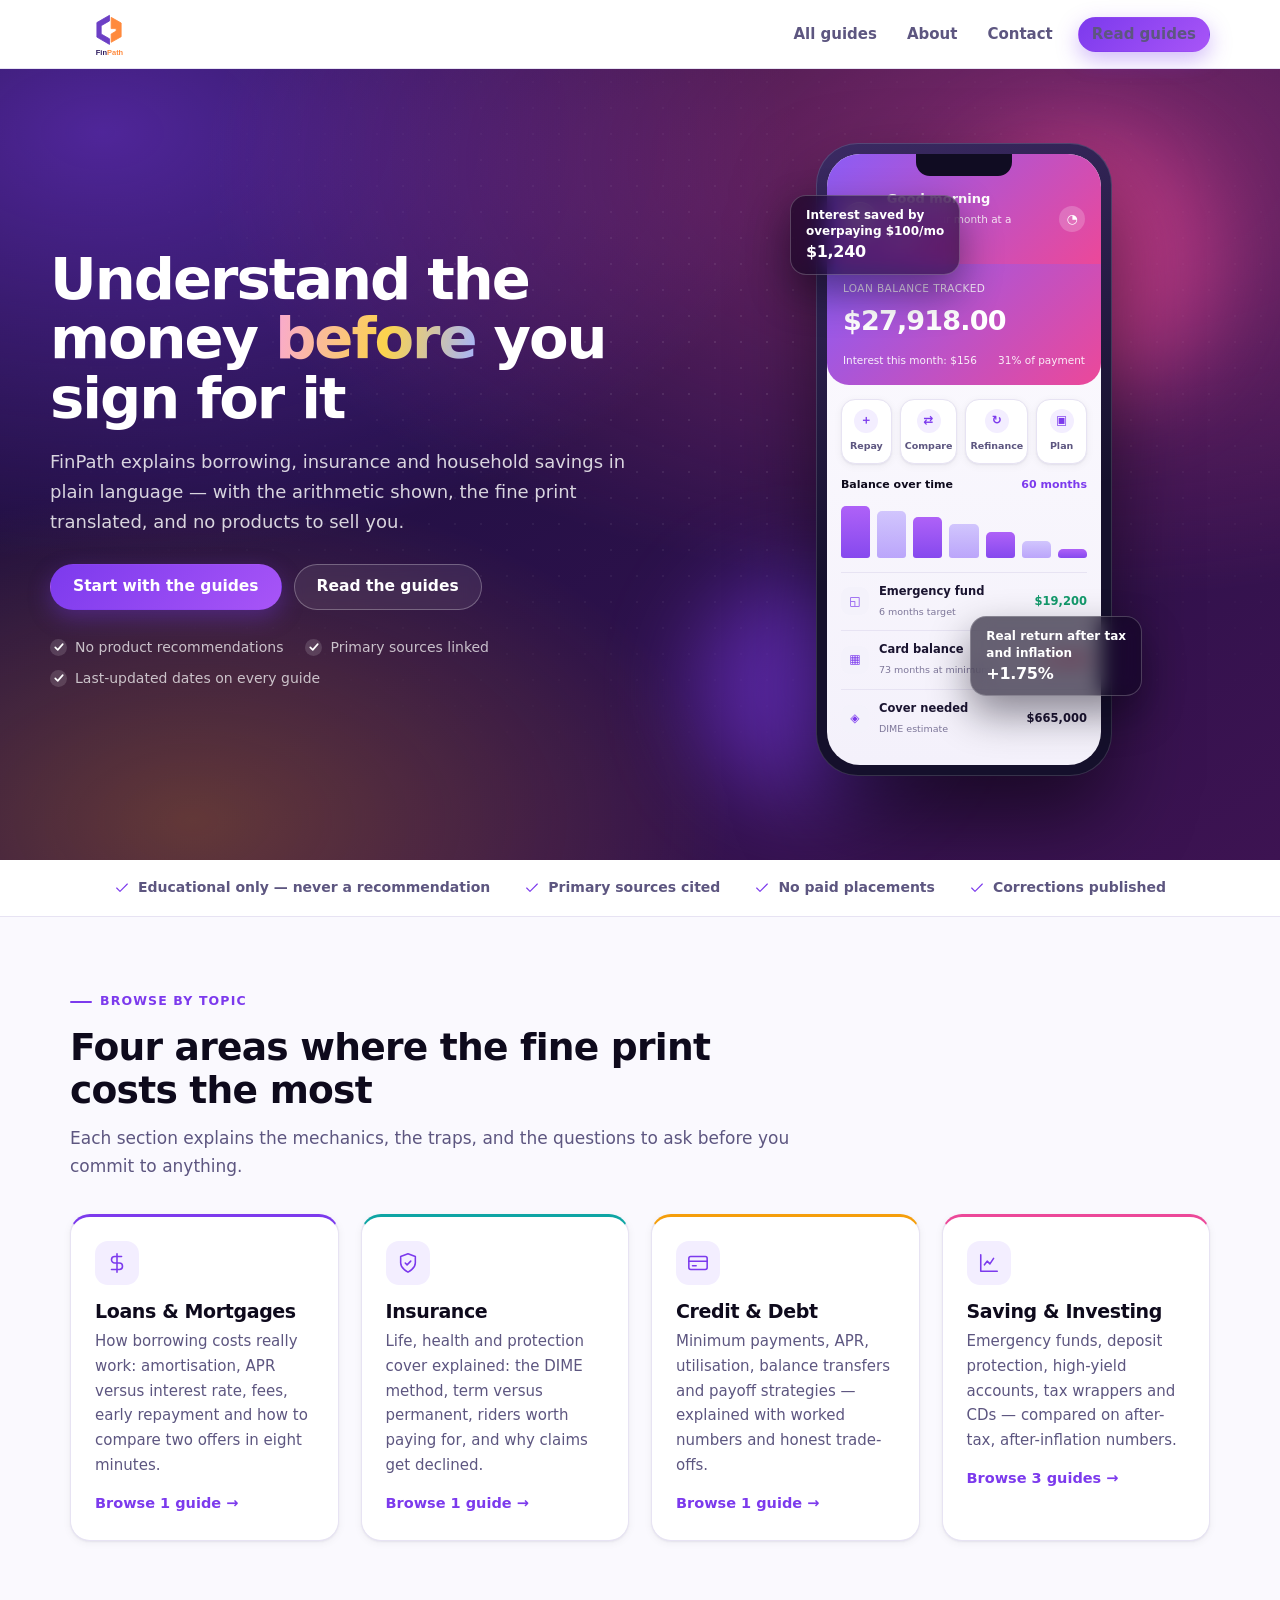
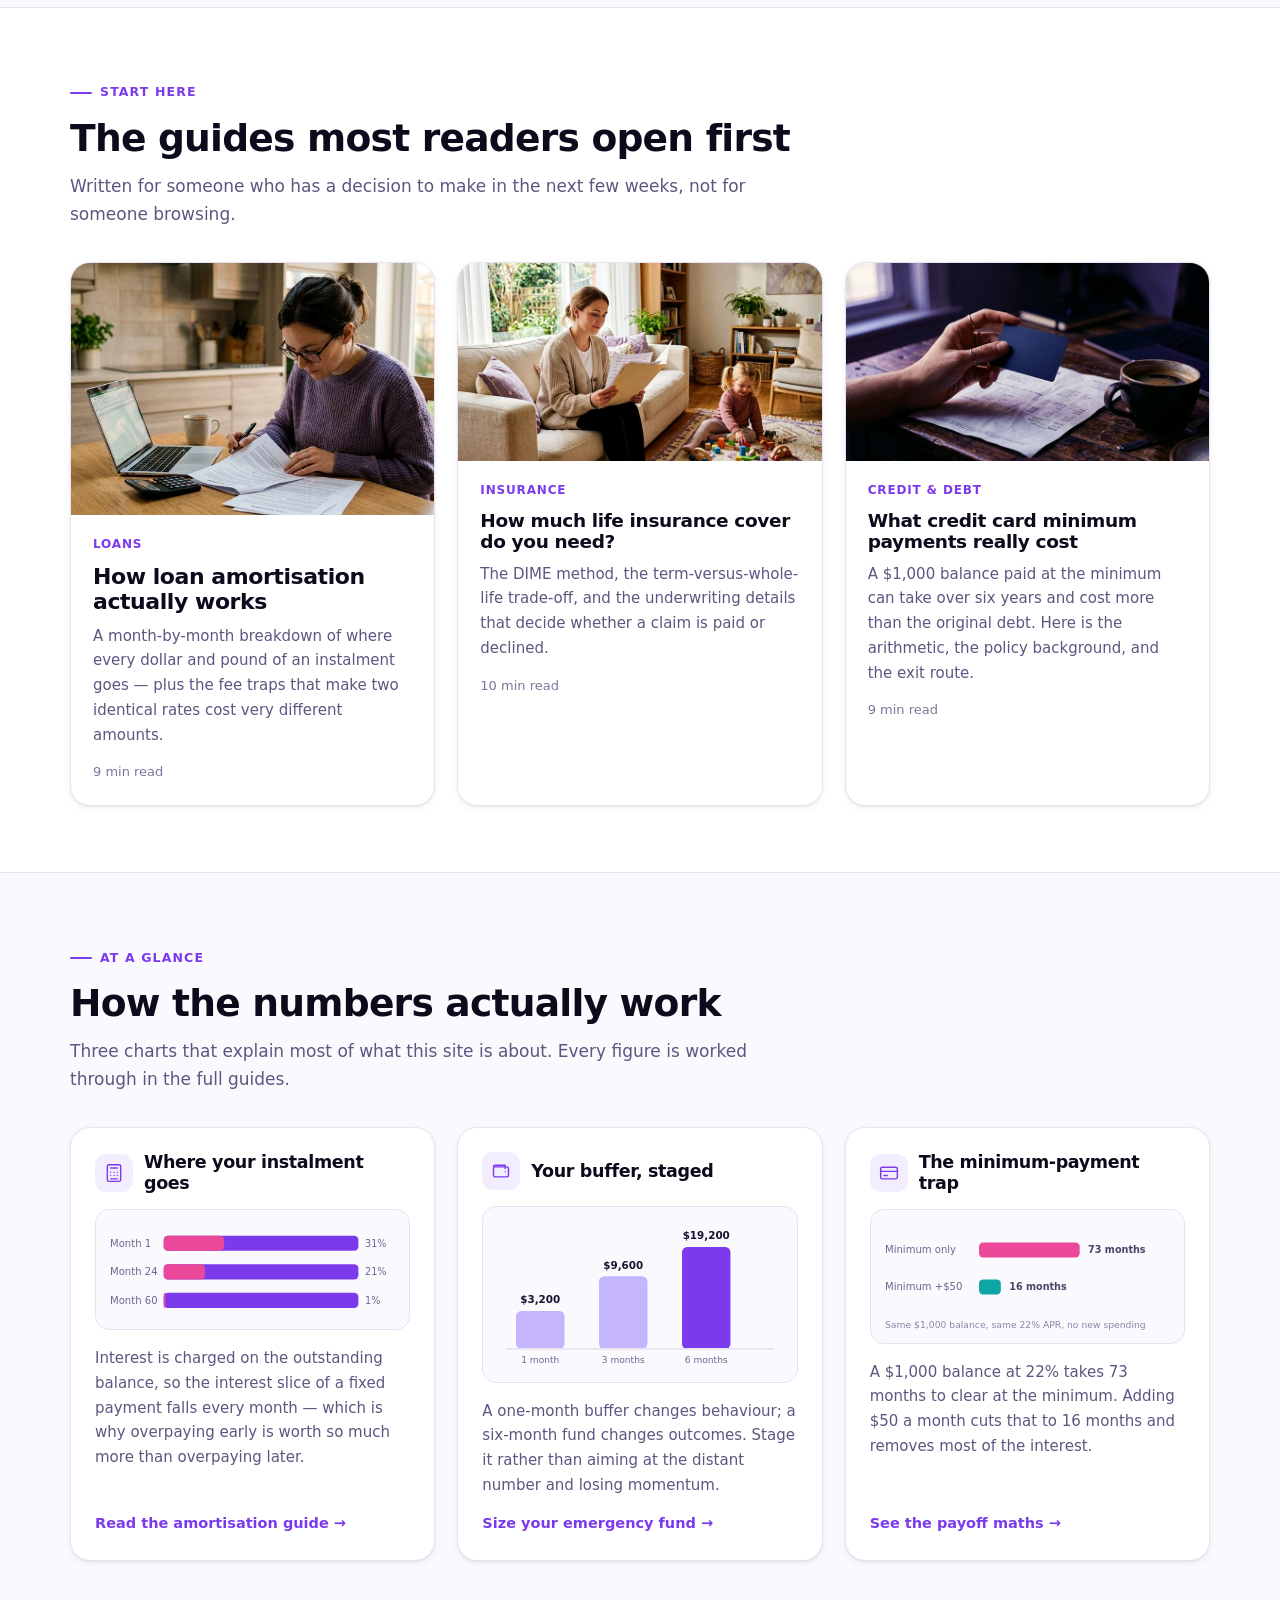
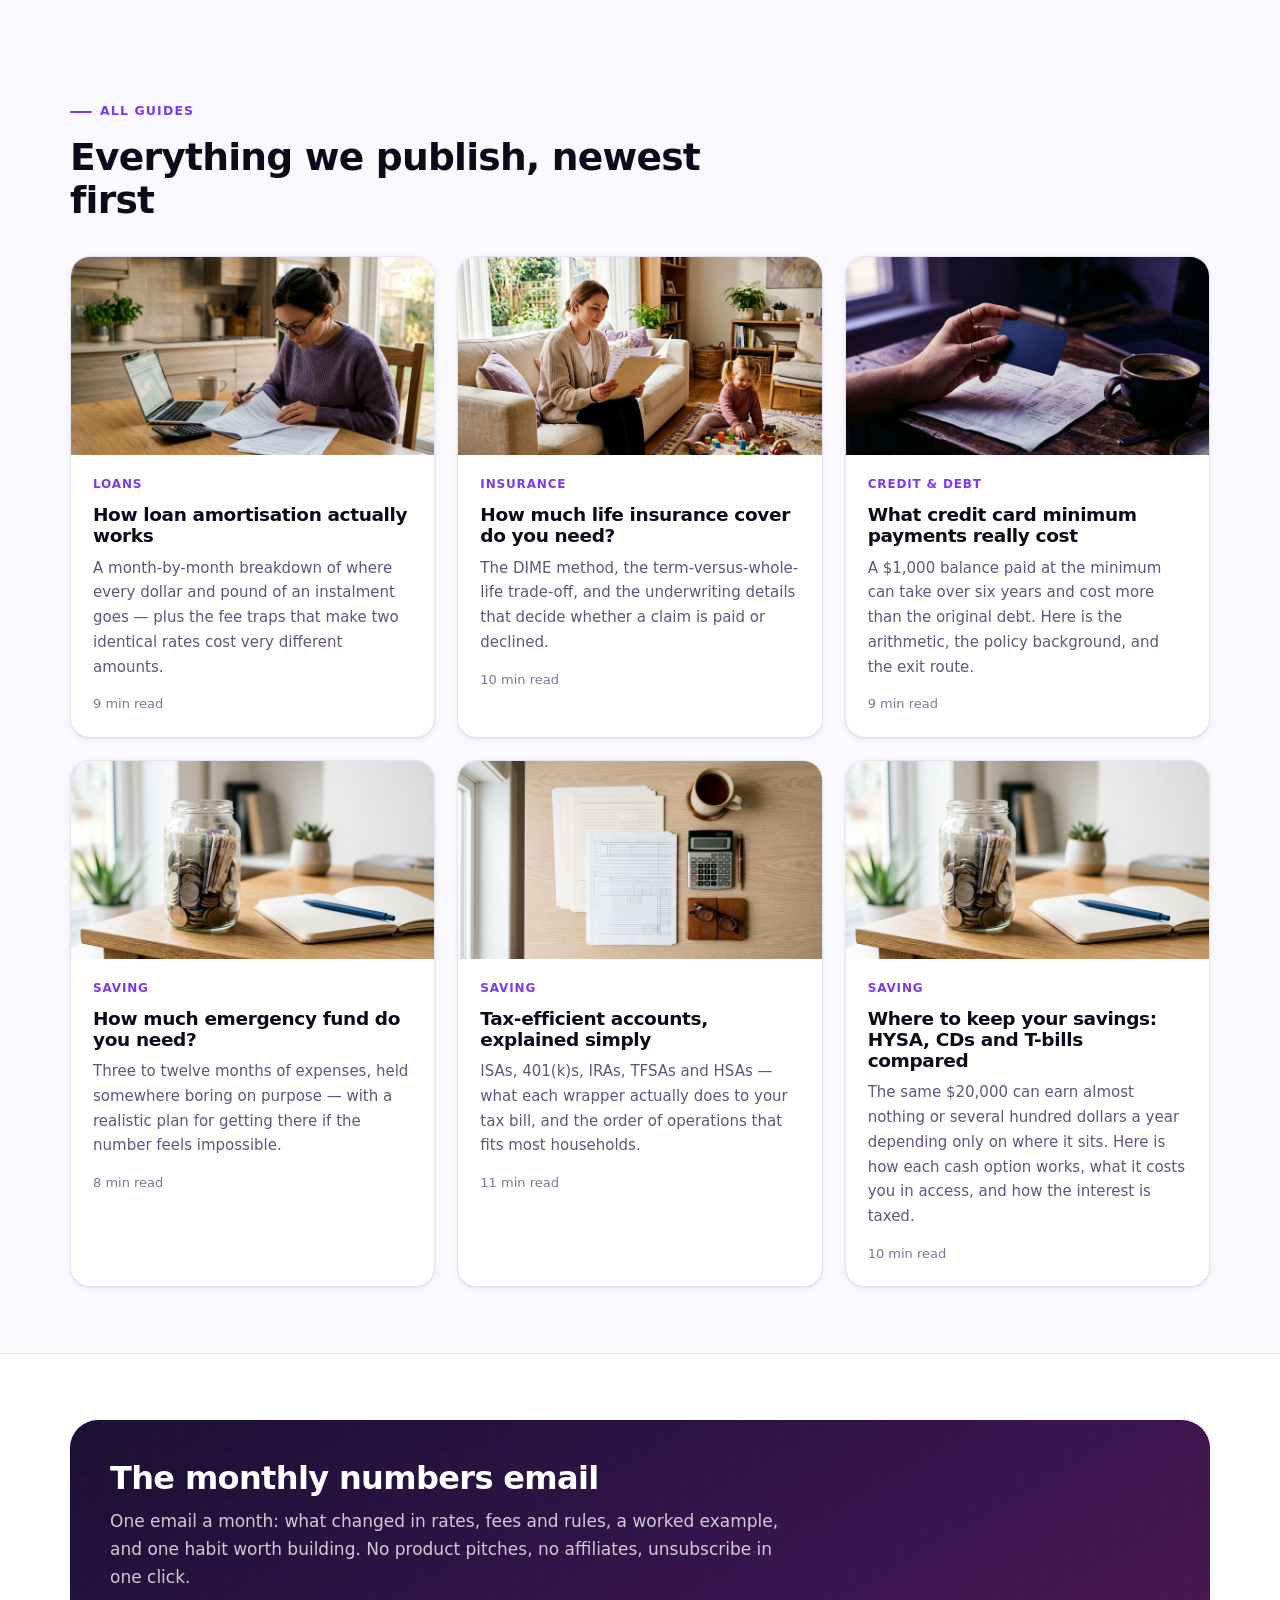
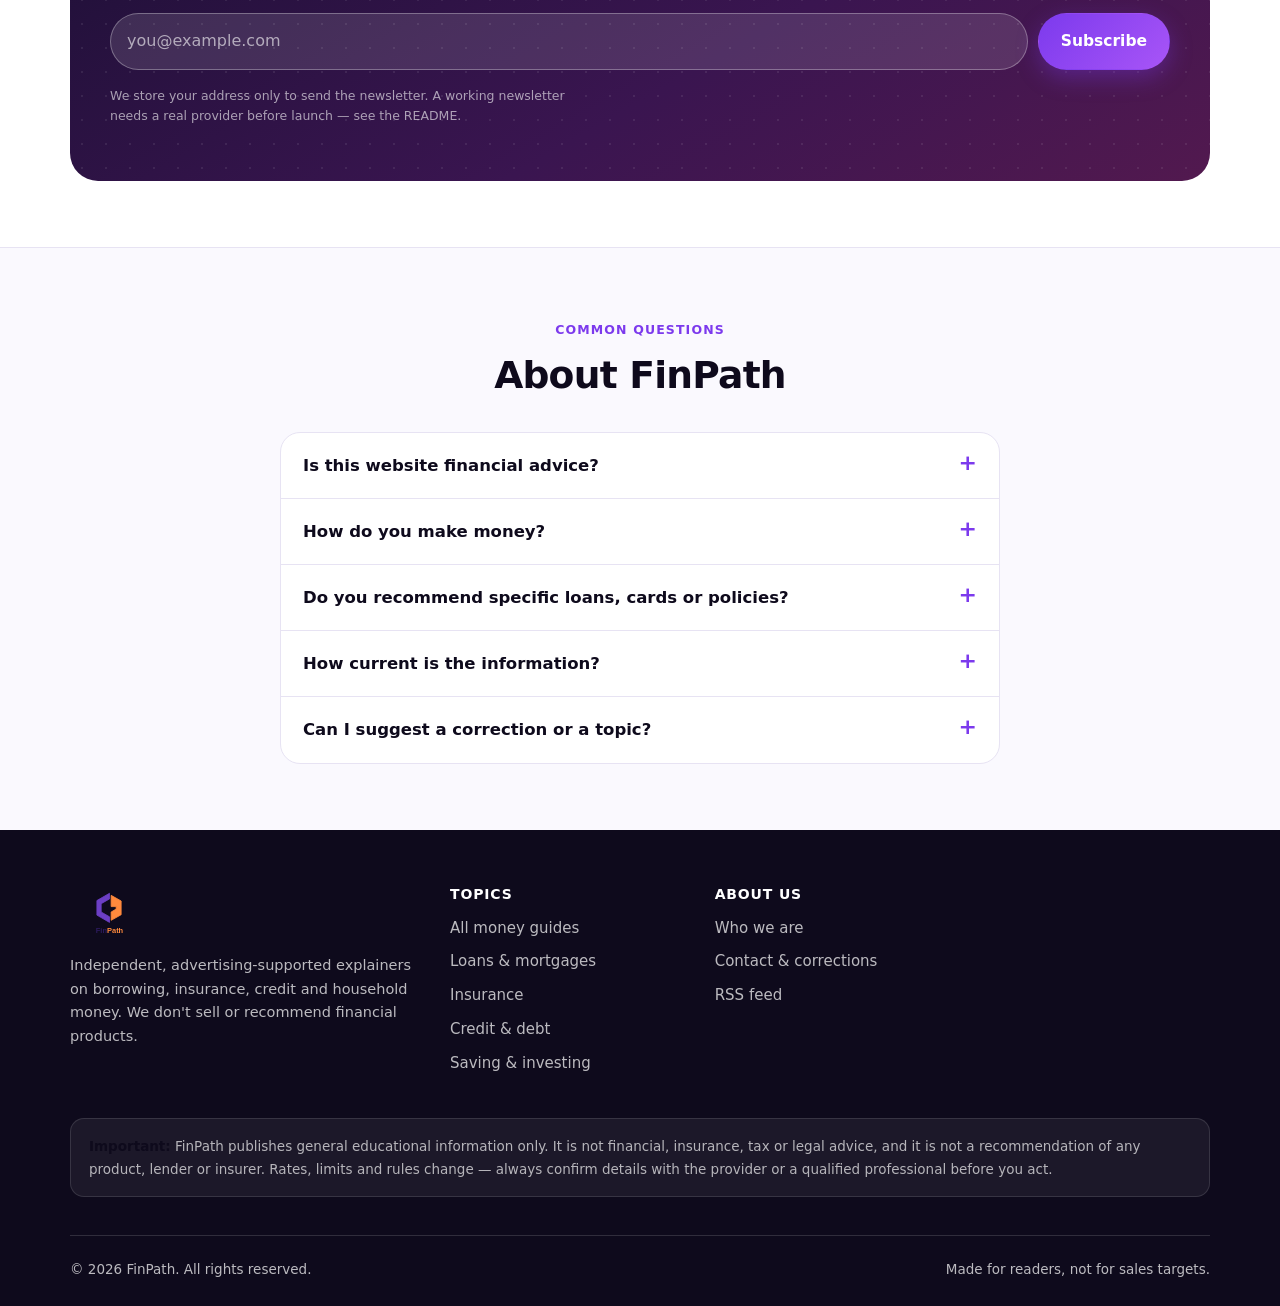
==== site/index.html @ 70ed35b8 "first commit" ====
<!doctype html>
<html lang="en">
<head>
<meta charset="utf-8">
<meta name="viewport" content="width=device-width,initial-scale=1">
<title>FinPath — plain-English guides to loans, insurance, credit and saving</title>
<meta name="description" content="Independent, educational explainers on loan amortisation, insurance cover, credit card minimum payments and emergency funds. Worked examples, primary sources, no product recommendations.">
<link rel="canonical" href="https://www.finpath.example/">
<meta name="robots" content="index,follow,max-image-preview:large">
<meta name="theme-color" content="#1a0f33">
<meta property="og:type" content="website">
<meta property="og:site_name" content="FinPath">
<meta property="og:title" content="FinPath — plain-English guides to loans, insurance, credit and saving">
<meta property="og:description" content="Independent, educational explainers on loan amortisation, insurance cover, credit card minimum payments and emergency funds. Worked examples, primary sources, no product recommendations.">
<meta property="og:url" content="https://www.finpath.example/">
<meta property="og:image" content="https://www.finpath.example/assets/img/og-cover.jpg">
<meta property="og:image:width" content="1200">
<meta property="og:image:height" content="630">
<meta name="twitter:card" content="summary_large_image">
<meta name="twitter:site" content="@finpath">
<link rel="icon" href="assets/img/finpath-logo.svg">
<link rel="alternate" type="application/rss+xml" title="FinPath feed" href="feed.xml">
<!-- ============================================================
     ADSENSE: replace the line below with your own publisher ID.
     Get it from AdSense -> Account -> Account information.
     ============================================================ -->
<meta name="google-adsense-account" content="ca-pub-XXXXXXXXXXXXXXXX">
<script type="application/ld+json">{"@context":"https://schema.org","@type":"WebSite","name":"FinPath","url":"https://www.finpath.example","inLanguage":"en","description":"Independent educational guides on loans, insurance, credit and saving.","publisher":{"@type":"Organization","name":"FinPath"}}</script>
<script type="application/ld+json">{"@context":"https://schema.org","@type":"Organization","name":"FinPath","url":"https://www.finpath.example","description":"FinPath publishes plain-English educational explainers on borrowing, insurance, credit and household money. It does not sell or recommend financial products.","email":"muhammadhaseebnawaz5@gmail.com"}</script>
<script type="application/ld+json">{"@context":"https://schema.org","@type":"FAQPage","mainEntity":[{"@type":"Question","name":"Is this website financial advice?","acceptedAnswer":{"@type":"Answer","text":"No. Every page is general educational information and does not take your income, debts, tax position or goals into account."}},{"@type":"Question","name":"Do you recommend specific loans, cards or policies?","acceptedAnswer":{"@type":"Answer","text":"No. We explain how products work and how to compare them, but we do not recommend specific products."}},{"@type":"Question","name":"How do you make money?","acceptedAnswer":{"@type":"Answer","text":"Display advertising, clearly separated from editorial content. We do not accept payment to recommend a product."}}]}</script>
<style>/* ==========================================================================
   CoinPath — design system
   Zero external requests (no webfonts, no CDNs) so pages load in <1s.
   ========================================================================== */

:root {
  --ink: #0e0a1c;
  --ink-2: #181030;
  --ink-3: #241743;
  --violet: #7c3aed;
  --violet-2: #a855f7;
  --violet-soft: #f3eeff;
  --pink: #ec4899;
  --amber: #f59e0b;
  --teal: #0ea5a4;
  --green: #12996b;
  --red: #d92d4b;

  --paper: #ffffff;
  --paper-2: #faf9fe;
  --paper-3: #f4f2fb;
  --line: #e7e3f3;
  --line-2: #d8d2ea;

  --text: #1a1430;
  --muted: #5d5680;
  --muted-2: #7d7699;

  --r-sm: 10px;
  --r: 14px;
  --r-lg: 20px;
  --r-xl: 28px;
  --r-pill: 999px;

  --shadow-sm:
    0 1px 2px rgba(20, 12, 45, 0.06), 0 2px 8px rgba(20, 12, 45, 0.05);
  --shadow: 0 6px 18px rgba(24, 14, 52, 0.08), 0 2px 6px rgba(24, 14, 52, 0.05);
  --shadow-lg:
    0 24px 60px rgba(24, 14, 52, 0.14), 0 8px 24px rgba(24, 14, 52, 0.08);

  --wrap: 1180px;
  --wrap-narrow: 760px;
  --font:
    ui-sans-serif, system-ui, -apple-system, "Segoe UI", Roboto,
    "Helvetica Neue", Arial, "Noto Sans", sans-serif;
  --mono:
    ui-monospace, SFMono-Regular, Menlo, Consolas, "Liberation Mono", monospace;
}

*,
*::before,
*::after {
  box-sizing: border-box;
}
html {
  -webkit-text-size-adjust: 100%;
  scroll-behavior: smooth;
}
@media (prefers-reduced-motion: reduce) {
  html {
    scroll-behavior: auto;
  }
  * {
    animation-duration: 0.001ms !important;
    transition-duration: 0.001ms !important;
  }
}
body {
  margin: 0;
  background: var(--paper-2);
  color: var(--text);
  font-family: var(--font);
  font-size: 17px;
  line-height: 1.65;
  -webkit-font-smoothing: antialiased;
}
img,
svg {
  max-width: 100%;
  height: auto;
  display: block;
}
a {
  color: var(--violet);
  text-decoration: none;
}
a:hover {
  text-decoration: underline;
}
h1,
h2,
h3,
h4 {
  line-height: 1.15;
  letter-spacing: -0.02em;
  margin: 0 0 0.55em;
  font-weight: 800;
  color: var(--ink);
}
p {
  margin: 0 0 1.1em;
}
ul,
ol {
  margin: 0 0 1.1em;
  padding-left: 1.25em;
}
li {
  margin-bottom: 0.45em;
}
strong {
  font-weight: 700;
  color: var(--ink);
}
hr {
  border: 0;
  border-top: 1px solid var(--line);
  margin: 2.2rem 0;
}
:focus-visible {
  outline: 3px solid var(--violet-2);
  outline-offset: 2px;
  border-radius: 6px;
}
.wrap {
  width: 100%;
  max-width: var(--wrap);
  margin: 0 auto;
  padding: 0 20px;
}
.wrap-n {
  max-width: var(--wrap-narrow);
}
.sr {
  position: absolute;
  width: 1px;
  height: 1px;
  overflow: hidden;
  clip: rect(0 0 0 0);
  white-space: nowrap;
}
.skip {
  position: absolute;
  left: -9999px;
  top: 8px;
  z-index: 200;
  background: #fff;
  padding: 10px 16px;
  border-radius: var(--r-sm);
  box-shadow: var(--shadow);
}
.skip:focus {
  left: 12px;
}

/* ---------- buttons ---------- */
.btn {
  display: inline-flex;
  align-items: center;
  justify-content: center;
  gap: 0.5em;
  font: inherit;
  font-weight: 650;
  font-size: 15.5px;
  line-height: 1;
  padding: 14px 22px;
  border-radius: var(--r-pill);
  border: 1px solid transparent;
  cursor: pointer;
  transition:
    transform 0.15s ease,
    box-shadow 0.2s ease,
    background 0.2s ease,
    color 0.2s ease;
  text-decoration: none !important;
  white-space: nowrap;
}
.btn:active {
  transform: translateY(1px);
}
.btn-primary {
  background: linear-gradient(135deg, var(--violet), var(--violet-2));
  color: #fff;
  box-shadow: 0 8px 22px rgba(124, 58, 237, 0.35);
}
.btn-primary:hover {
  box-shadow: 0 12px 28px rgba(124, 58, 237, 0.45);
  filter: brightness(1.05);
}
.btn-dark {
  background: var(--ink);
  color: #fff;
}
.btn-dark:hover {
  background: #241543;
}
.btn-ghost {
  background: #fff;
  color: var(--ink);
  border-color: var(--line-2);
}
.btn-ghost:hover {
  border-color: var(--violet);
  color: var(--violet);
}
.btn-ghost.on-dark {
  background: rgba(255, 255, 255, 0.08);
  color: #fff;
  border-color: rgba(255, 255, 255, 0.28);
  backdrop-filter: blur(6px);
}
.btn-ghost.on-dark:hover {
  background: rgba(255, 255, 255, 0.16);
  border-color: rgba(255, 255, 255, 0.5);
}
.btn-sm {
  padding: 10px 16px;
  font-size: 14.5px;
}
.btn-block {
  width: 100%;
}

/* ---------- header ---------- */
.top {
  position: sticky;
  top: 0;
  z-index: 60;
  background: rgba(255, 255, 255, 0.92);
  backdrop-filter: saturate(160%) blur(12px);
  border-bottom: 1px solid var(--line);
}
.top-in {
  display: flex;
  align-items: center;
  gap: 18px;
  height: 68px;
}
.brand {
  display: flex;
  align-items: center;
  gap: 10px;
  font-weight: 800;
  font-size: 19px;
  color: var(--ink);
  letter-spacing: -0.03em;
  text-decoration: none !important;
}
.brand:hover {
  text-decoration: none;
}
.brand-mark {
  width: 112px;
  height: 52px;
  object-fit: contain;
  object-position: left center;
  display: block;
}
.meta-logo {
  width: 105px;
  height: 30px;
  object-fit: contain;
  object-position: left center;
  vertical-align: middle;
  margin-right: 6px;
}
.brand small {
  display: block;
  font-size: 11px;
  font-weight: 600;
  color: var(--muted-2);
  letter-spacing: 0;
}
.nav {
  display: flex;
  align-items: center;
  gap: 4px;
  margin-left: auto;
}
.nav a {
  padding: 9px 13px;
  border-radius: var(--r-pill);
  color: var(--muted);
  font-size: 15px;
  font-weight: 600;
}
.nav a:hover {
  background: var(--violet-soft);
  color: var(--violet);
  text-decoration: none;
}
.nav a.active {
  color: var(--ink);
  background: var(--paper-3);
}
.top-cta {
  display: flex;
  align-items: center;
  gap: 10px;
  margin-left: 8px;
}
.burger {
  display: none;
  margin-left: auto;
  background: #fff;
  border: 1px solid var(--line);
  border-radius: 12px;
  padding: 9px 11px;
  cursor: pointer;
}
.burger span {
  display: block;
  width: 20px;
  height: 2px;
  background: var(--ink);
  border-radius: 2px;
  margin: 4px 0;
}
@media (max-width: 960px) {
  .nav {
    display: none;
  }
  .burger {
    display: block;
  }
  .top-cta {
    display: none;
  }
  .nav.open {
    display: flex;
    position: absolute;
    top: 68px;
    left: 0;
    right: 0;
    background: #fff;
    flex-direction: column;
    align-items: stretch;
    padding: 12px 16px 20px;
    border-bottom: 1px solid var(--line);
    box-shadow: var(--shadow-lg);
    gap: 2px;
  }
  .nav.open a {
    padding: 13px 14px;
    font-size: 16px;
  }
  .nav.open .top-cta {
    display: flex;
    margin: 10px 0 0;
  }
  .nav.open .btn {
    width: 100%;
  }
}

/* ---------- hero ---------- */
.hero {
  position: relative;
  overflow: hidden;
  color: #fff;
  background:
    radial-gradient(
      120% 100% at 82% 12%,
      rgba(236, 72, 153, 0.45) 0%,
      rgba(236, 72, 153, 0) 55%
    ),
    radial-gradient(
      90% 90% at 8% 8%,
      rgba(124, 58, 237, 0.55) 0%,
      rgba(124, 58, 237, 0) 60%
    ),
    radial-gradient(
      70% 70% at 15% 95%,
      rgba(245, 158, 11, 0.28) 0%,
      rgba(245, 158, 11, 0) 60%
    ),
    linear-gradient(150deg, #160c2e 0%, #241046 42%, #3d1352 100%);
}
.hero::after {
  content: "";
  position: absolute;
  inset: 0;
  pointer-events: none;
  opacity: 0.5;
  background-image: radial-gradient(
    rgba(255, 255, 255, 0.2) 1px,
    transparent 1px
  );
  background-size: 26px 26px;
  -webkit-mask-image: radial-gradient(
    80% 70% at 60% 40%,
    #000 0%,
    transparent 75%
  );
  mask-image: radial-gradient(80% 70% at 60% 40%, #000 0%, transparent 75%);
}
.hero-in {
  position: relative;
  z-index: 2;
  display: grid;
  grid-template-columns: 1.06fr 0.94fr;
  gap: 48px;
  align-items: center;
  padding: 74px 0 84px;
}
.hero h1 {
  color: #fff;
  font-size: clamp(2.35rem, 4.6vw, 3.6rem);
  line-height: 1.04;
  letter-spacing: -0.035em;
  margin: 20px 0 18px;
}
.hero h1 em {
  font-style: normal;
  background: linear-gradient(100deg, #f9a8d4, #fcd34d 55%, #a5b4fc);
  -webkit-background-clip: text;
  background-clip: text;
  color: transparent;
}
.hero p.lede {
  color: rgba(255, 255, 255, 0.82);
  font-size: 18px;
  max-width: 56ch;
  margin-bottom: 28px;
}
.hero-btns {
  display: flex;
  flex-wrap: wrap;
  gap: 12px;
  margin-bottom: 26px;
}
.hero-facts {
  display: flex;
  flex-wrap: wrap;
  gap: 8px 22px;
  color: rgba(255, 255, 255, 0.72);
  font-size: 14px;
  list-style: none;
  padding: 0;
  margin: 0;
}
.hero-facts li {
  display: flex;
  align-items: center;
  gap: 8px;
  margin: 0;
}
.tick {
  width: 17px;
  height: 17px;
  flex: 0 0 17px;
  border-radius: 50%;
  background: rgba(255, 255, 255, 0.14);
  display: grid;
  place-items: center;
}
.tick svg {
  width: 10px;
  height: 10px;
}
.pill {
  display: inline-flex;
  align-items: center;
  gap: 9px;
  font-size: 13px;
  font-weight: 650;
  letter-spacing: 0.02em;
  padding: 7px 15px 7px 10px;
  border-radius: var(--r-pill);
  background: rgba(255, 255, 255, 0.1);
  border: 1px solid rgba(255, 255, 255, 0.22);
  color: #fff;
}
.pill .dot {
  width: 7px;
  height: 7px;
  border-radius: 50%;
  background: #34d399;
  box-shadow: 0 0 0 4px rgba(52, 211, 153, 0.22);
}

/* ---------- phone mockup (pure CSS, no images) ---------- */
.hero-visual {
  position: relative;
  display: flex;
  justify-content: center;
}
.orb {
  position: absolute;
  border-radius: 50%;
  filter: blur(46px);
  opacity: 0.55;
  pointer-events: none;
}
.orb.a {
  width: 260px;
  height: 260px;
  background: #ec4899;
  top: -10px;
  right: 10px;
}
.orb.b {
  width: 220px;
  height: 220px;
  background: #7c3aed;
  bottom: -20px;
  left: 0;
}
.phone {
  position: relative;
  width: 296px;
  border-radius: 42px;
  padding: 11px;
  background: linear-gradient(160deg, #3b2a63, #15102c 60%);
  box-shadow:
    0 40px 80px rgba(0, 0, 0, 0.5),
    inset 0 0 0 1px rgba(255, 255, 255, 0.14);
}
.phone::before {
  content: "";
  position: absolute;
  top: 11px;
  left: 50%;
  transform: translateX(-50%);
  width: 96px;
  height: 22px;
  background: #100c22;
  border-radius: 0 0 14px 14px;
  z-index: 3;
}
.screen {
  background: linear-gradient(180deg, #fdfcff, #f4f1fb);
  border-radius: 33px;
  overflow: hidden;
  color: var(--text);
  font-size: 12.5px;
}
.s-head {
  display: flex;
  align-items: center;
  gap: 10px;
  padding: 34px 16px 14px;
  background: linear-gradient(135deg, #8b5cf6, #ec4899);
  color: #fff;
}
.s-av {
  width: 34px;
  height: 34px;
  border-radius: 50%;
  background: rgba(255, 255, 255, 0.24);
  display: grid;
  place-items: center;
  font-weight: 800;
  font-size: 12px;
  border: 1px solid rgba(255, 255, 255, 0.45);
}
.s-head b {
  display: block;
  font-size: 13px;
}
.s-head span {
  font-size: 10.5px;
  opacity: 0.85;
}
.s-bell {
  margin-left: auto;
  width: 26px;
  height: 26px;
  border-radius: 50%;
  background: rgba(255, 255, 255, 0.2);
  display: grid;
  place-items: center;
}
.s-balance {
  margin: -1px 0 0;
  padding: 16px;
  background: linear-gradient(135deg, #8b5cf6, #ec4899);
  color: #fff;
  border-radius: 0 0 22px 22px;
}
.s-balance .lbl {
  font-size: 10.5px;
  opacity: 0.85;
  letter-spacing: 0.04em;
  text-transform: uppercase;
}
.s-balance .amt {
  font-size: 27px;
  font-weight: 800;
  letter-spacing: -0.03em;
  margin: 2px 0 8px;
}
.s-chip {
  display: flex;
  align-items: center;
  justify-content: space-between;
  font-size: 10.5px;
  opacity: 0.9;
}
.s-actions {
  display: flex;
  gap: 8px;
  padding: 14px 14px 10px;
}
.s-actions div {
  flex: 1;
  text-align: center;
  background: #fff;
  border: 1px solid var(--line);
  border-radius: 14px;
  padding: 9px 4px;
  font-size: 9.5px;
  font-weight: 650;
  color: var(--muted);
  box-shadow: var(--shadow-sm);
}
.s-actions i {
  display: grid;
  place-items: center;
  width: 24px;
  height: 24px;
  margin: 0 auto 5px;
  border-radius: 50%;
  background: var(--violet-soft);
  color: var(--violet);
  font-style: normal;
  font-size: 12px;
}
.s-bar {
  padding: 2px 14px 14px;
}
.s-bar .top {
  position: static;
  padding: 0;
  background: none;
  border: 0;
  backdrop-filter: none;
  display: flex;
  justify-content: space-between;
  font-size: 11px;
  font-weight: 700;
  color: var(--ink);
  margin-bottom: 8px;
}
.s-bar .top span {
  color: var(--violet);
  font-weight: 650;
}
.bars {
  display: flex;
  align-items: flex-end;
  gap: 7px;
  height: 56px;
}
.bars b {
  flex: 1;
  border-radius: 5px 5px 3px 3px;
  background: linear-gradient(180deg, var(--violet-2), var(--violet));
  opacity: 0.92;
}
.bars b:nth-child(2n) {
  background: linear-gradient(180deg, #c4b5fd, #a78bfa);
  opacity: 0.75;
}
.s-list {
  padding: 0 14px 18px;
}
.s-row {
  display: flex;
  align-items: center;
  gap: 10px;
  padding: 9px 0;
  border-top: 1px solid var(--line);
}
.s-row .ic {
  width: 28px;
  height: 28px;
  border-radius: 9px;
  background: var(--paper-3);
  display: grid;
  place-items: center;
  color: var(--violet);
  font-size: 12px;
}
.s-row b {
  font-size: 11.5px;
  display: block;
}
.s-row small {
  font-size: 9.5px;
  color: var(--muted-2);
}
.s-row .amt {
  margin-left: auto;
  text-align: right;
  font-weight: 750;
  font-size: 11.5px;
}
.s-row .amt.g {
  color: var(--green);
}
.s-row .amt.r {
  color: var(--red);
}
.float-card {
  position: absolute;
  border-radius: 16px;
  padding: 11px 15px;
  font-size: 12px;
  font-weight: 600;
  line-height: 1.35;
  color: #fff;
  background: rgba(14, 8, 28, 0.62);
  border: 1px solid rgba(255, 255, 255, 0.22);
  -webkit-backdrop-filter: blur(10px) saturate(150%);
  backdrop-filter: blur(10px) saturate(150%);
  box-shadow: 0 18px 40px rgba(6, 2, 18, 0.45);
}
.float-card b {
  display: block;
  color: #fff;
  font-size: 16px;
  letter-spacing: -0.02em;
  margin-top: 2px;
}
.float-card.one {
  top: 52px;
  left: -26px;
}
.float-card.two {
  bottom: 80px;
  right: -30px;
}
@media (max-width: 900px) {
  .hero-in {
    grid-template-columns: 1fr;
    gap: 38px;
    padding: 52px 0 62px;
  }
  .hero-visual {
    order: 2;
  }
  .float-card.one {
    left: 0;
  }
  .float-card.two {
    right: 0;
  }
}
@media (max-width: 420px) {
  .phone {
    width: 262px;
  }
  .float-card {
    display: none;
  }
}

/* ---------- trust strip ---------- */
.trust {
  background: #fff;
  border-bottom: 1px solid var(--line);
}
.trust-in {
  display: flex;
  flex-wrap: wrap;
  gap: 14px 34px;
  padding: 16px 0;
  align-items: center;
  justify-content: center;
  color: var(--muted);
  font-size: 14px;
  font-weight: 600;
}
@media (max-width: 560px) {
  .trust-in {
    gap: 10px 18px;
    font-size: 13.5px;
    justify-content: flex-start;
  }
}
.trust-in span {
  display: flex;
  align-items: center;
  gap: 8px;
}
.trust-in svg {
  width: 16px;
  height: 16px;
  color: var(--violet);
  flex: 0 0 16px;
}

/* ---------- hero image band ---------- */
.cat-hero {
  padding: 30px 20px 0;
}
.cat-hero img {
  width: 100%;
  border-radius: var(--r-xl);
  display: block;
  box-shadow: 0 22px 50px rgba(24, 14, 52, 0.16);
  aspect-ratio: 1200/656;
  object-fit: cover;
  background: var(--paper-3);
}
.cat-hero .cap {
  font-size: 13.5px;
  color: var(--muted-2);
  margin: 10px 2px 0;
}
@media (max-width: 700px) {
  .cat-hero {
    padding: 20px 16px 0;
  }
  .cat-hero img {
    border-radius: var(--r-lg);
  }
}

/* ---------- inline article figures ---------- */
.fig {
  margin: 34px 0;
}
.fig img {
  width: 100%;
  border-radius: var(--r-lg);
  display: block;
  box-shadow: 0 14px 34px rgba(24, 14, 52, 0.13);
  aspect-ratio: 1200/656;
  object-fit: cover;
  background: var(--paper-3);
}
.fig figcaption {
  font-size: 14px;
  color: var(--muted-2);
  margin-top: 10px;
  line-height: 1.55;
}

/* ---------- sections ---------- */
.section {
  padding: 66px 0;
}
.section.tight {
  padding: 44px 0;
}
.section.alt {
  background: #fff;
  border-top: 1px solid var(--line);
  border-bottom: 1px solid var(--line);
}
.sec-head {
  max-width: 720px;
  margin-bottom: 34px;
}
.sec-head.center {
  margin-left: auto;
  margin-right: auto;
  text-align: center;
}
.eyebrow {
  display: inline-flex;
  align-items: center;
  gap: 8px;
  font-size: 12.5px;
  font-weight: 750;
  letter-spacing: 0.09em;
  text-transform: uppercase;
  color: var(--violet);
  margin-bottom: 14px;
}
.eyebrow::before {
  content: "";
  width: 22px;
  height: 2px;
  background: currentColor;
  border-radius: 2px;
}
.sec-head.center .eyebrow::before {
  display: none;
}
.sec-head h2 {
  font-size: clamp(1.7rem, 3vw, 2.35rem);
  margin-bottom: 12px;
}
.sec-head p {
  color: var(--muted);
  font-size: 17px;
  margin: 0;
}
.grid {
  display: grid;
  gap: 22px;
}
.g-2 {
  grid-template-columns: repeat(2, 1fr);
}
.g-3 {
  grid-template-columns: repeat(3, 1fr);
}
.g-4 {
  grid-template-columns: repeat(4, 1fr);
}
@media (max-width: 980px) {
  .g-3,
  .g-4 {
    grid-template-columns: repeat(2, 1fr);
  }
}
@media (max-width: 640px) {
  .g-2,
  .g-3,
  .g-4 {
    grid-template-columns: 1fr;
  }
}

/* ---------- cards ---------- */
.card {
  background: #fff;
  border: 1px solid var(--line);
  border-radius: var(--r-lg);
  padding: 24px;
  box-shadow: var(--shadow-sm);
  transition:
    transform 0.18s ease,
    box-shadow 0.18s ease,
    border-color 0.18s ease;
}
.card:hover {
  transform: translateY(-3px);
  box-shadow: var(--shadow);
  border-color: var(--line-2);
}
a.card {
  color: inherit;
  text-decoration: none !important;
  display: block;
}
.cat-card .ic {
  width: 44px;
  height: 44px;
  border-radius: 13px;
  display: grid;
  place-items: center;
  background: var(--violet-soft);
  color: var(--violet);
  margin-bottom: 16px;
}
.cat-card .ic svg {
  width: 22px;
  height: 22px;
}
.cat-card h3 {
  font-size: 19px;
  margin-bottom: 6px;
}
.cat-card p {
  color: var(--muted);
  font-size: 15px;
  margin: 0 0 14px;
}
.cat-card .more {
  font-weight: 700;
  font-size: 14.5px;
  color: var(--violet);
}
.cat-card {
  border-top: 3px solid transparent;
}
.cat-card:nth-child(1) {
  border-top-color: var(--violet);
}
.cat-card:nth-child(2) {
  border-top-color: var(--teal);
}
.cat-card:nth-child(3) {
  border-top-color: var(--amber);
}
.cat-card:nth-child(4) {
  border-top-color: var(--pink);
}

.post {
  display: flex;
  flex-direction: column;
  overflow: hidden;
  padding: 0;
}
.post .thumb-img {
  width: 100%;
  height: 198px;
  object-fit: cover;
  display: block;
  background: var(--paper-3);
}
.post-lg .thumb-img {
  height: 252px;
}
@media (max-width: 640px) {
  .post .thumb-img {
    height: 180px;
  }
  .post-lg .thumb-img {
    height: 200px;
  }
}
.post .thumb {
  position: relative;
  height: 158px;
  display: grid;
  place-items: center;
  overflow: hidden;
  background: linear-gradient(135deg, #2a1450, #7c3aed);
}
.post .thumb::after {
  content: "";
  position: absolute;
  inset: 0;
  background-image: radial-gradient(
    rgba(255, 255, 255, 0.22) 1px,
    transparent 1px
  );
  background-size: 22px 22px;
  opacity: 0.55;
}
.post .thumb svg {
  width: 56px;
  height: 56px;
  color: #fff;
  opacity: 0.94;
  position: relative;
  z-index: 1;
}
.post .thumb.t2 {
  background: linear-gradient(135deg, #0f3d3a, #0ea5a4);
}
.post .thumb.t3 {
  background: linear-gradient(135deg, #5a3405, #f59e0b);
}
.post .thumb.t4 {
  background: linear-gradient(135deg, #5b1237, #ec4899);
}
.post .thumb.t5 {
  background: linear-gradient(135deg, #1b2a63, #4f46e5);
}
.post .thumb.t6 {
  background: linear-gradient(135deg, #4a1240, #a855f7);
}
.post-body {
  padding: 20px 22px 22px;
  display: flex;
  flex-direction: column;
  flex: 1;
}
.post .kicker {
  font-size: 12px;
  font-weight: 750;
  letter-spacing: 0.07em;
  text-transform: uppercase;
  color: var(--violet);
  margin-bottom: 9px;
}
.post h3 {
  font-size: 18.5px;
  margin-bottom: 9px;
}
.post h3 a {
  color: var(--ink);
}
.post h3 a:hover {
  color: var(--violet);
  text-decoration: none;
}
.post p {
  color: var(--muted);
  font-size: 15px;
  margin: 0 0 14px;
}
.meta {
  display: flex;
  align-items: center;
  gap: 10px;
  margin-top: auto;
  font-size: 13px;
  color: var(--muted-2);
}
.meta .dot {
  width: 3px;
  height: 3px;
  border-radius: 50%;
  background: var(--line-2);
}
.post-lg .thumb {
  height: 224px;
}
.post-lg h3 {
  font-size: 22px;
}

/* ---------- ad slots ----------
   Empty by default, so an unfilled slot adds zero visible space.
   Add ?ads=preview to the URL to see exactly where each unit will render.
   When you paste real AdSense code inside, .dev is never applied to it. */
.ad-slot {
  display: block;
  margin: 0 auto;
  max-width: 100%;
}
.ad-slot.dev {
  overflow: hidden;
  border: 1.5px dashed var(--line-2);
  border-radius: var(--r);
  background: repeating-linear-gradient(
    45deg,
    #fbfaff,
    #fbfaff 12px,
    #f6f4fe 12px,
    #f6f4fe 24px
  );
  text-align: center;
  padding: 26px 18px;
  color: var(--muted-2);
  margin: 30px auto;
}
.ad-slot.dev .tag {
  font-size: 10.5px;
  letter-spacing: 0.16em;
  text-transform: uppercase;
  font-weight: 750;
  color: var(--violet-2);
}
.ad-slot.dev .size {
  font-size: 15px;
  font-weight: 750;
  color: var(--ink-3);
  margin: 7px 0 5px;
  letter-spacing: -0.01em;
}
.ad-slot.dev .hint {
  font-size: 12.5px;
  font-family: var(--mono);
  color: var(--muted-2);
}
.ad-slot.dev .note {
  font-size: 13px;
  color: var(--muted);
  margin-top: 9px;
  max-width: 52ch;
  margin-left: auto;
  margin-right: auto;
}
.ad-devbar {
  position: fixed;
  bottom: 14px;
  left: 50%;
  transform: translateX(-50%);
  z-index: 120;
  display: flex;
  gap: 10px;
  align-items: center;
  background: var(--ink);
  color: #fff;
  padding: 9px 14px;
  border-radius: var(--r-pill);
  font-size: 13px;
  box-shadow: var(--shadow-lg);
}
.ad-devbar b {
  font-weight: 700;
}
.ad-devbar button {
  font: inherit;
  font-size: 12.5px;
  font-weight: 650;
  border: 1px solid rgba(255, 255, 255, 0.3);
  background: rgba(255, 255, 255, 0.1);
  color: #fff;
  padding: 6px 12px;
  border-radius: var(--r-pill);
  cursor: pointer;
}

/* ---------- number panels (inline SVG charts) ---------- */
.num-card {
  display: flex;
  flex-direction: column;
}
.num-head {
  display: flex;
  align-items: center;
  gap: 11px;
  margin-bottom: 16px;
}
.num-head h3 {
  margin: 0;
  font-size: 17.5px;
}
.num-ic {
  width: 38px;
  height: 38px;
  flex: 0 0 38px;
  border-radius: 11px;
  display: grid;
  place-items: center;
  background: var(--violet-soft);
  color: var(--violet);
}
.num-card .mini-wrap {
  background: var(--paper-2);
  border: 1px solid var(--line);
  border-radius: var(--r);
  padding: 14px 14px 8px;
  margin-bottom: 16px;
}
.num-card svg.mini {
  width: 100%;
  height: auto;
  display: block;
}
.num-card p {
  color: var(--muted);
  font-size: 15px;
  margin-bottom: 14px;
}
.num-card .more {
  margin-top: auto;
  font-weight: 700;
  font-size: 14.5px;
  color: var(--violet);
}

/* ---------- calculators ---------- */
.tool {
  background: #fff;
  border: 1px solid var(--line);
  border-radius: var(--r-xl);
  box-shadow: var(--shadow);
  overflow: hidden;
}
.tool-in {
  display: grid;
  grid-template-columns: 1fr 1fr;
  gap: 0;
}
@media (max-width: 860px) {
  .tool-in {
    grid-template-columns: 1fr;
  }
}
.tool-form {
  padding: 30px;
}
.tool-out {
  padding: 30px;
  background: linear-gradient(150deg, #1a0f33, #34184f 60%, #4a1b52);
  color: #fff;
}
.tool-out h3 {
  color: #fff;
  font-size: 18px;
  margin-bottom: 16px;
}
.tool h2 {
  font-size: 22px;
}
.field {
  margin-bottom: 18px;
}
.field label {
  display: block;
  font-size: 14px;
  font-weight: 650;
  color: var(--ink);
  margin-bottom: 7px;
}
.field .hint {
  font-size: 12.5px;
  color: var(--muted-2);
  font-weight: 500;
}
.field input,
.field select {
  width: 100%;
  font: inherit;
  font-size: 16px;
  padding: 12px 14px;
  border-radius: var(--r-sm);
  border: 1px solid var(--line-2);
  background: #fff;
  color: var(--ink);
}
.field input:focus,
.field select:focus {
  border-color: var(--violet);
  outline: none;
  box-shadow: 0 0 0 4px rgba(124, 58, 237, 0.12);
}
.result-hero {
  font-size: 38px;
  font-weight: 800;
  letter-spacing: -0.035em;
  margin: 0 0 4px;
  line-height: 1;
}
.result-sub {
  color: rgba(255, 255, 255, 0.72);
  font-size: 14px;
  margin-bottom: 22px;
}
.result-rows {
  list-style: none;
  padding: 0;
  margin: 0 0 18px;
}
.result-rows li {
  display: flex;
  justify-content: space-between;
  gap: 14px;
  padding: 11px 0;
  border-bottom: 1px solid rgba(255, 255, 255, 0.14);
  font-size: 15px;
  margin: 0;
}
.result-rows li b {
  font-weight: 750;
}
.result-rows li.tot {
  border-bottom: 0;
  border-top: 1px solid rgba(255, 255, 255, 0.3);
  margin-top: 4px;
  padding-top: 14px;
  font-weight: 750;
}
.note {
  font-size: 13px;
  color: var(--muted);
  background: var(--paper-3);
  border-left: 3px solid var(--violet);
  padding: 12px 15px;
  border-radius: 0 var(--r-sm) var(--r-sm) 0;
}
.tool-out .note {
  background: rgba(255, 255, 255, 0.08);
  border-left-color: var(--amber);
  color: rgba(255, 255, 255, 0.8);
}
.chart {
  display: flex;
  align-items: flex-end;
  gap: 8px;
  height: 88px;
  margin: 6px 0 4px;
}
.chart b {
  flex: 1;
  background: linear-gradient(180deg, #a78bfa, #7c3aed);
  border-radius: 5px 5px 3px 3px;
  min-height: 6px;
}

/* ---------- FAQ ---------- */
.faq {
  border: 1px solid var(--line);
  border-radius: var(--r-lg);
  background: #fff;
  overflow: hidden;
}
.faq details {
  border-bottom: 1px solid var(--line);
}
.faq details:last-child {
  border-bottom: 0;
}
.faq summary {
  cursor: pointer;
  padding: 19px 22px;
  font-weight: 700;
  font-size: 16.5px;
  color: var(--ink);
  list-style: none;
  display: flex;
  align-items: flex-start;
  gap: 14px;
}
.faq summary::-webkit-details-marker {
  display: none;
}
.faq summary::after {
  content: "+";
  margin-left: auto;
  color: var(--violet);
  font-size: 22px;
  line-height: 1;
  font-weight: 600;
}
.faq details[open] summary::after {
  content: "–";
}
.faq .a {
  padding: 0 22px 20px;
  color: var(--muted);
}
.faq .a p:last-child {
  margin-bottom: 0;
}

/* ---------- newsletter ---------- */
.news {
  background: linear-gradient(150deg, #1a0f33, #3a1550 60%, #52194f);
  color: #fff;
  border-radius: var(--r-xl);
  padding: 40px;
  position: relative;
  overflow: hidden;
}
.news::after {
  content: "";
  position: absolute;
  inset: 0;
  background-image: radial-gradient(
    rgba(255, 255, 255, 0.16) 1px,
    transparent 1px
  );
  background-size: 24px 24px;
  opacity: 0.5;
  pointer-events: none;
}
.news > * {
  position: relative;
  z-index: 1;
}
.news h2 {
  color: #fff;
  font-size: clamp(1.5rem, 2.6vw, 2rem);
  margin-bottom: 10px;
}
.news p {
  color: rgba(255, 255, 255, 0.78);
  max-width: 62ch;
}
.news-form {
  display: flex;
  gap: 10px;
  flex-wrap: wrap;
  margin-top: 22px;
}
.news-form input {
  flex: 1;
  min-width: 240px;
  font: inherit;
  font-size: 16px;
  padding: 14px 16px;
  border-radius: var(--r-pill);
  border: 1px solid rgba(255, 255, 255, 0.3);
  background: rgba(255, 255, 255, 0.12);
  color: #fff;
}
.news-form input::placeholder {
  color: rgba(255, 255, 255, 0.6);
}
.news-form input:focus {
  outline: none;
  border-color: #fff;
  background: rgba(255, 255, 255, 0.2);
}
.form-msg {
  font-size: 14px;
  margin-top: 14px;
  color: #a7f3d0;
  display: none;
}
.form-msg.show {
  display: block;
}
.news .fine {
  font-size: 12.5px;
  color: rgba(255, 255, 255, 0.6);
  margin-top: 16px;
}

/* ---------- footer ---------- */
.foot {
  background: var(--ink);
  color: rgba(255, 255, 255, 0.72);
  padding: 56px 0 26px;
  font-size: 15px;
}
.foot a {
  color: rgba(255, 255, 255, 0.72);
}
.foot a:hover {
  color: #fff;
}
.foot-grid {
  display: grid;
  grid-template-columns: 1.5fr 1fr 1fr 1fr;
  gap: 34px;
}
@media (max-width: 900px) {
  .foot-grid {
    grid-template-columns: 1fr 1fr;
  }
}
@media (max-width: 560px) {
  .foot-grid {
    grid-template-columns: 1fr;
  }
}
.foot h4 {
  color: #fff;
  font-size: 14px;
  letter-spacing: 0.06em;
  text-transform: uppercase;
  margin-bottom: 14px;
}
.foot ul {
  list-style: none;
  padding: 0;
  margin: 0;
}
.foot li {
  margin-bottom: 9px;
}
.foot .brand {
  color: #fff;
}
.foot .brand small {
  color: rgba(255, 255, 255, 0.55);
}
.foot-about p {
  font-size: 14.5px;
  margin: 16px 0 0;
  max-width: 38ch;
}
.foot-bottom {
  border-top: 1px solid rgba(255, 255, 255, 0.14);
  margin-top: 38px;
  padding-top: 22px;
  display: flex;
  flex-wrap: wrap;
  gap: 12px 24px;
  align-items: center;
  justify-content: space-between;
  font-size: 13.5px;
}
.disclaimer-box {
  background: rgba(255, 255, 255, 0.06);
  border: 1px solid rgba(255, 255, 255, 0.12);
  border-radius: var(--r);
  padding: 16px 18px;
  margin-top: 34px;
  font-size: 13.5px;
  color: rgba(255, 255, 255, 0.68);
}

/* ---------- article / legal prose ---------- */
.page-head {
  background: #fff;
  border-bottom: 1px solid var(--line);
  padding: 44px 0 38px;
}
.page-head h1 {
  font-size: clamp(2rem, 3.6vw, 2.9rem);
  margin-bottom: 14px;
}
.page-head p.lede {
  color: var(--muted);
  font-size: 18.5px;
  max-width: 64ch;
  margin: 0;
}
.crumbs {
  font-size: 13.5px;
  color: var(--muted-2);
  margin-bottom: 16px;
  display: flex;
  flex-wrap: wrap;
  gap: 8px;
  align-items: center;
}
.crumbs a {
  color: var(--muted);
}
.article-meta {
  display: flex;
  flex-wrap: wrap;
  gap: 8px 18px;
  align-items: center;
  font-size: 14px;
  color: var(--muted);
  margin-top: 20px;
}
.article-meta .who {
  display: flex;
  align-items: center;
  gap: 9px;
}
.article-meta .av {
  width: 32px;
  height: 32px;
  border-radius: 50%;
  background: linear-gradient(135deg, var(--violet), var(--pink));
  color: #fff;
  display: grid;
  place-items: center;
  font-weight: 750;
  font-size: 12.5px;
}
.progress {
  position: fixed;
  top: 0;
  left: 0;
  height: 3px;
  background: linear-gradient(90deg, var(--violet), var(--pink));
  width: 0;
  z-index: 80;
}

.layout {
  display: grid;
  grid-template-columns: minmax(0, 1fr) 320px;
  gap: 46px;
  align-items: start;
  padding: 44px 0 60px;
}
@media (max-width: 1000px) {
  .layout {
    grid-template-columns: 1fr;
    gap: 34px;
  }
}
.prose {
  font-size: 17.5px;
  max-width: 74ch;
}
.prose h2 {
  font-size: clamp(1.4rem, 2.4vw, 1.72rem);
  margin: 2.1em 0 0.6em;
}
.prose h2:first-child {
  margin-top: 0;
}
.prose h3 {
  font-size: 1.2rem;
  margin: 1.7em 0 0.5em;
  letter-spacing: -0.015em;
}
.prose ul,
.prose ol {
  padding-left: 1.3em;
}
.prose li {
  margin-bottom: 0.55em;
}
.prose blockquote {
  margin: 1.6em 0;
  padding: 18px 22px;
  background: var(--violet-soft);
  border-left: 4px solid var(--violet);
  border-radius: 0 var(--r) var(--r) 0;
  color: var(--ink-3);
  font-style: normal;
}
.prose blockquote p:last-child {
  margin-bottom: 0;
}
.prose table {
  width: 100%;
  border-collapse: collapse;
  margin: 1.6em 0;
  font-size: 15.5px;
  display: block;
  overflow-x: auto;
}
.prose th,
.prose td {
  border: 1px solid var(--line);
  padding: 11px 13px;
  text-align: left;
  vertical-align: top;
}
.prose th {
  background: var(--paper-3);
  font-weight: 750;
  color: var(--ink);
}
.prose tbody tr:nth-child(even) td {
  background: var(--paper-2);
}
.prose .num {
  font-variant-numeric: tabular-nums;
}
.lede-p {
  font-size: 19px;
  color: var(--muted);
}
.takeaways {
  background: #fff;
  border: 1px solid var(--line);
  border-left: 4px solid var(--violet);
  border-radius: var(--r);
  padding: 22px 24px;
  margin: 26px 0;
}
.takeaways h2 {
  font-size: 16px !important;
  text-transform: uppercase;
  letter-spacing: 0.08em;
  color: var(--violet);
  margin: 0 0 12px !important;
}
.takeaways ul {
  margin: 0;
  padding-left: 1.15em;
}
.takeaways li {
  font-size: 16px;
  color: var(--ink-3);
}
.callout {
  background: var(--paper-3);
  border: 1px solid var(--line);
  border-radius: var(--r);
  padding: 18px 20px;
  margin: 1.6em 0;
  font-size: 16px;
}
.callout.warn {
  background: #fff7ed;
  border-color: #fed7aa;
}
.callout.tip {
  background: #ecfdf5;
  border-color: #a7f3d0;
}
.callout b {
  display: block;
  margin-bottom: 4px;
}
.callout p:last-child {
  margin-bottom: 0;
}
.src {
  font-size: 15px;
  color: var(--muted);
}
.src li {
  margin-bottom: 0.7em;
}

/* sidebar */
.side {
  position: sticky;
  top: 88px;
  display: flex;
  flex-direction: column;
  gap: 20px;
}
.side-box {
  background: #fff;
  border: 1px solid var(--line);
  border-radius: var(--r-lg);
  padding: 20px;
  box-shadow: var(--shadow-sm);
}
.side-box h4 {
  font-size: 13px;
  text-transform: uppercase;
  letter-spacing: 0.08em;
  color: var(--muted-2);
  margin-bottom: 14px;
}
.toc {
  list-style: none;
  padding: 0;
  margin: 0;
  font-size: 15px;
}
.toc li {
  margin-bottom: 2px;
}
.toc a {
  display: block;
  text-transform: capitalize;
  padding: 7px 10px;
  border-radius: 9px;
  color: var(--muted);
  font-weight: 600;
}
.toc a:hover {
  background: var(--paper-3);
  color: var(--violet);
  text-decoration: none;
}
.toc a.active {
  background: var(--violet-soft);
  color: var(--violet);
}
.side-link {
  display: block;
  padding: 11px 0;
  border-bottom: 1px solid var(--line);
  color: var(--ink);
  font-weight: 650;
  font-size: 15.5px;
}
.side-link:last-child {
  border-bottom: 0;
  padding-bottom: 0;
}
.author-box {
  display: flex;
  gap: 16px;
  align-items: flex-start;
  background: #fff;
  border: 1px solid var(--line);
  border-radius: var(--r-lg);
  padding: 22px;
  margin: 34px 0 0;
}
.author-box .av {
  width: 52px;
  height: 52px;
  flex: 0 0 52px;
  border-radius: 14px;
  background: linear-gradient(135deg, var(--violet), var(--pink));
  color: #fff;
  display: grid;
  place-items: center;
  font-weight: 800;
  font-size: 17px;
}
.author-box .author-logo {
  object-fit: contain;
}
.author-box h4 {
  margin: 0 0 4px;
  font-size: 16px;
}
.author-box p {
  font-size: 14.5px;
  color: var(--muted);
  margin: 0;
}
.share {
  display: flex;
  gap: 8px;
  flex-wrap: wrap;
  margin-top: 22px;
  align-items: center;
  font-size: 14px;
  color: var(--muted-2);
}

@media print {
  .top,
  .foot,
  .side,
  .ad-slot,
  .news,
  .progress,
  .ad-devbar {
    display: none !important;
  }
}
</style>
</head>
<body>
<a class="skip" href="#main">Skip to content</a>
<header class="top">
  <div class="wrap top-in">
    <a class="brand" href="index.html">
      <img class="brand-mark" src="assets/img/finpath-logo.svg" alt="FinPath">
    </a>
    <button class="burger" aria-label="Menu" aria-expanded="false" aria-controls="site-nav"><span></span><span></span><span></span></button>
    <nav class="nav" id="site-nav" aria-label="Main">
      <a href="articles.html">All guides</a><a href="about.html">About</a><a href="contact.html">Contact</a>
      <div class="top-cta"><a class="btn btn-primary btn-sm" href="articles.html">Read guides</a></div>
    </nav>
  </div>
</header>
<main id="main">

<section class="hero">
  <div class="wrap hero-in">
    <div>
      <h1>Understand the money <em>before</em> you sign for it</h1>
      <p class="lede">FinPath explains borrowing, insurance and household savings in plain language — with the arithmetic shown, the fine print translated, and no products to sell you.</p>
      <div class="hero-btns">
        <a class="btn btn-primary" href="articles.html">Start with the guides</a>
        <a class="btn btn-ghost on-dark" href="articles.html">Read the guides</a>
      </div>
      <ul class="hero-facts">
        <li><span class="tick"><svg viewBox="0 0 12 12" fill="none" stroke="#fff" stroke-width="2" stroke-linecap="round" stroke-linejoin="round"><path d="M1.5 6.5 4.5 9.5 10.5 2.5"/></svg></span> No product recommendations</li>
        <li><span class="tick"><svg viewBox="0 0 12 12" fill="none" stroke="#fff" stroke-width="2" stroke-linecap="round" stroke-linejoin="round"><path d="M1.5 6.5 4.5 9.5 10.5 2.5"/></svg></span> Primary sources linked</li>
        <li><span class="tick"><svg viewBox="0 0 12 12" fill="none" stroke="#fff" stroke-width="2" stroke-linecap="round" stroke-linejoin="round"><path d="M1.5 6.5 4.5 9.5 10.5 2.5"/></svg></span> Last-updated dates on every guide</li>
      </ul>
    </div>
    <div class="hero-visual" aria-hidden="true">
      <span class="orb a"></span><span class="orb b"></span>
      <div class="phone">
        <div class="screen">
          <div class="s-head">
            <div class="s-av">TA</div>
            <div><b>Good morning</b><span>Here is your month at a glance</span></div>
            <div class="s-bell">◔</div>
          </div>
          <div class="s-balance">
            <div class="lbl">Loan balance tracked</div>
            <div class="amt">$27,918.00</div>
            <div class="s-chip"><span>Interest this month: $156</span><span>31% of payment</span></div>
          </div>
          <div class="s-actions">
            <div><i>＋</i>Repay</div><div><i>⇄</i>Compare</div><div><i>↻</i>Refinance</div><div><i>▣</i>Plan</div>
          </div>
          <div class="s-bar">
            <div class="top"><b>Balance over time</b><span>60 months</span></div>
            <div class="bars">
              <b style="height:52px"></b><b style="height:47px"></b><b style="height:41px"></b>
              <b style="height:34px"></b><b style="height:26px"></b><b style="height:17px"></b><b style="height:9px"></b>
            </div>
          </div>
          <div class="s-list">
            <div class="s-row"><span class="ic">◱</span><div><b>Emergency fund</b><small>6 months target</small></div><span class="amt g">$19,200</span></div>
            <div class="s-row"><span class="ic">▦</span><div><b>Card balance</b><small>73 months at minimum</small></div><span class="amt r">$1,000</span></div>
            <div class="s-row"><span class="ic">◈</span><div><b>Cover needed</b><small>DIME estimate</small></div><span class="amt">$665,000</span></div>
          </div>
        </div>
        <div class="float-card one">Interest saved by<br>overpaying $100/mo<b>$1,240</b></div>
        <div class="float-card two">Real return after tax<br>and inflation<b>+1.75%</b></div>
      </div>
    </div>
  </div>
</section>

<div class="trust">
  <div class="wrap trust-in">
    <span><svg class="" viewBox="0 0 24 24" fill="none" stroke="currentColor" stroke-width="1.7" stroke-linecap="round" stroke-linejoin="round" aria-hidden="true" width="16" height="16"><path d="m20 6-11 11-5-5"/></svg> Educational only — never a recommendation</span>
    <span><svg class="" viewBox="0 0 24 24" fill="none" stroke="currentColor" stroke-width="1.7" stroke-linecap="round" stroke-linejoin="round" aria-hidden="true" width="16" height="16"><path d="m20 6-11 11-5-5"/></svg> Primary sources cited</span>
    <span><svg class="" viewBox="0 0 24 24" fill="none" stroke="currentColor" stroke-width="1.7" stroke-linecap="round" stroke-linejoin="round" aria-hidden="true" width="16" height="16"><path d="m20 6-11 11-5-5"/></svg> No paid placements</span>
    <span><svg class="" viewBox="0 0 24 24" fill="none" stroke="currentColor" stroke-width="1.7" stroke-linecap="round" stroke-linejoin="round" aria-hidden="true" width="16" height="16"><path d="m20 6-11 11-5-5"/></svg> Corrections published</span>
  </div>
</div>

<!-- ===== AD SLOT: home-top =====
     Recommended unit: Responsive display — 970×250 / 336×280 above the fold is best avoided
     Where: Sits below the hero, before the topic grid. One unit here is plenty; stacking a second banner above the fold both annoys readers and depresses click quality.
     To go live: paste the AdSense <ins class="adsbygoogle"> snippet just below,
     inside the ad-slot div, and delete this comment. Nothing else to change. -->
<div class="ad-slot" data-slot="home-top" data-format="Responsive display — 970×250 / 336×280 above the fold is best avoided" data-hint="Sits below the hero, before the topic grid. One unit here is plenty; stacking a second banner above the fold both annoys readers and depresses click quality."></div>

<section class="section">
  <div class="wrap">
    <div class="sec-head">
  <div class="eyebrow">Browse by topic</div>
  <h2>Four areas where the fine print costs the most</h2>
  <p>Each section explains the mechanics, the traps, and the questions to ask before you commit to anything.</p>
</div>
    <div class="grid g-4"><div class="card cat-card">
  <div class="ic"><svg class="" viewBox="0 0 24 24" fill="none" stroke="currentColor" stroke-width="1.7" stroke-linecap="round" stroke-linejoin="round" aria-hidden="true"><path d="M12 2v20M17 5H9.5a3.5 3.5 0 0 0 0 7h5a3.5 3.5 0 0 1 0 7H6"/></svg></div>
  <h3>Loans &amp; Mortgages</h3>
  <p>How borrowing costs really work: amortisation, APR versus interest rate, fees, early repayment and how to compare two offers in eight minutes.</p>
  <div class="more"><a href="articles.html#loans" style="color:inherit">Browse 1 guide →</a></div>
</div><div class="card cat-card">
  <div class="ic"><svg class="" viewBox="0 0 24 24" fill="none" stroke="currentColor" stroke-width="1.7" stroke-linecap="round" stroke-linejoin="round" aria-hidden="true"><path d="M12 22s8-4 8-10V5l-8-3-8 3v7c0 6 8 10 8 10z"/><path d="m9 12 2 2 4-4"/></svg></div>
  <h3>Insurance</h3>
  <p>Life, health and protection cover explained: the DIME method, term versus permanent, riders worth paying for, and why claims get declined.</p>
  <div class="more"><a href="articles.html#insurance" style="color:inherit">Browse 1 guide →</a></div>
</div><div class="card cat-card">
  <div class="ic"><svg class="" viewBox="0 0 24 24" fill="none" stroke="currentColor" stroke-width="1.7" stroke-linecap="round" stroke-linejoin="round" aria-hidden="true"><rect x="2" y="5" width="20" height="14" rx="2"/><path d="M2 10h20M6 15h4"/></svg></div>
  <h3>Credit &amp; Debt</h3>
  <p>Minimum payments, APR, utilisation, balance transfers and payoff strategies — explained with worked numbers and honest trade-offs.</p>
  <div class="more"><a href="articles.html#credit-debt" style="color:inherit">Browse 1 guide →</a></div>
</div><div class="card cat-card">
  <div class="ic"><svg class="" viewBox="0 0 24 24" fill="none" stroke="currentColor" stroke-width="1.7" stroke-linecap="round" stroke-linejoin="round" aria-hidden="true"><path d="M3 3v18h18"/><path d="m7 14 3-4 3 3 4-6"/></svg></div>
  <h3>Saving &amp; Investing</h3>
  <p>Emergency funds, deposit protection, high-yield accounts, tax wrappers and CDs — compared on after-tax, after-inflation numbers.</p>
  <div class="more"><a href="articles.html#saving-investing" style="color:inherit">Browse 3 guides →</a></div>
</div></div>
  </div>
</section>

<section class="section alt">
  <div class="wrap">
    <div class="sec-head">
  <div class="eyebrow">Start here</div>
  <h2>The guides most readers open first</h2>
  <p>Written for someone who has a decision to make in the next few weeks, not for someone browsing.</p>
</div>
    <div class="grid g-3"><a class="card post post-lg" href="articles/how-loan-amortization-works.html">
  <img class="thumb-img" src="assets/img/thumb-loan-documents.jpg" width="800" height="420" loading="lazy" decoding="async" alt="A woman reviewing loan paperwork at a kitchen table with a laptop and calculator">
  <div class="post-body">
    <div class="kicker">Loans</div>
    <h3>How loan amortisation actually works</h3>
    <p>A month-by-month breakdown of where every dollar and pound of an instalment goes — plus the fee traps that make two identical rates cost very different amounts.</p>
    <div class="meta"><span>9 min read</span></div>
  </div>
</a><a class="card post" href="articles/insurance-cover-how-much-do-you-need.html">
  <img class="thumb-img" src="assets/img/thumb-insurance-family.jpg" width="800" height="420" loading="lazy" decoding="async" alt="Parents at home reviewing insurance documents while their child plays nearby">
  <div class="post-body">
    <div class="kicker">Insurance</div>
    <h3>How much life insurance cover do you need?</h3>
    <p>The DIME method, the term-versus-whole-life trade-off, and the underwriting details that decide whether a claim is paid or declined.</p>
    <div class="meta"><span>10 min read</span></div>
  </div>
</a><a class="card post" href="articles/how-credit-card-minimum-payments-work.html">
  <img class="thumb-img" src="assets/img/thumb-credit-card-statement.jpg" width="800" height="420" loading="lazy" decoding="async" alt="A hand holding a plain card above a paper statement on a dark desk">
  <div class="post-body">
    <div class="kicker">Credit &amp; Debt</div>
    <h3>What credit card minimum payments really cost</h3>
    <p>A $1,000 balance paid at the minimum can take over six years and cost more than the original debt. Here is the arithmetic, the policy background, and the exit route.</p>
    <div class="meta"><span>9 min read</span></div>
  </div>
</a></div>
    <!-- ===== AD SLOT: home-in-feed =====
     Recommended unit: In-feed / in-article responsive unit
     Where: Placed between article cards on the homepage, styled to match the card width so it blends with the list rather than interrupting it.
     To go live: paste the AdSense <ins class="adsbygoogle"> snippet just below,
     inside the ad-slot div, and delete this comment. Nothing else to change. -->
<div class="ad-slot" data-slot="home-in-feed" data-format="In-feed / in-article responsive unit" data-hint="Placed between article cards on the homepage, styled to match the card width so it blends with the list rather than interrupting it."></div>
  </div>
</section>

<section class="section">
  <div class="wrap">
    <div class="sec-head">
  <div class="eyebrow">At a glance</div>
  <h2>How the numbers actually work</h2>
  <p>Three charts that explain most of what this site is about. Every figure is worked through in the full guides.</p>
</div>
    <div class="grid g-3"><div class="card num-card">
  <div class="num-head"><span class="num-ic"><svg class="" viewBox="0 0 24 24" fill="none" stroke="currentColor" stroke-width="1.7" stroke-linecap="round" stroke-linejoin="round" aria-hidden="true" width="20" height="20"><rect x="4" y="2" width="16" height="20" rx="2"/><path d="M8 6h8M8 11h.01M12 11h.01M16 11h.01M8 15h.01M12 15h.01M16 15h.01M8 19h8"/></svg></span><h3>Where your instalment goes</h3></div>
  <div class="mini-wrap"><svg viewBox="0 0 340 116" class="mini" role="img" aria-label="Chart: the interest share of a loan payment falls from 31% in month one to almost nothing by month sixty"><text x="0" y="27" font-size="12" fill="#6d6690">Month 1</text><rect x="64" y="14" width="232" height="18" rx="5" fill="#7c3aed"/><rect x="64" y="14" width="72" height="18" rx="5" fill="#ec4899"/><text x="304" y="27" font-size="11.5" fill="#6d6690">31%</text><text x="0" y="61" font-size="12" fill="#6d6690">Month 24</text><rect x="64" y="48" width="232" height="18" rx="5" fill="#7c3aed"/><rect x="64" y="48" width="49" height="18" rx="5" fill="#ec4899"/><text x="304" y="61" font-size="11.5" fill="#6d6690">21%</text><text x="0" y="95" font-size="12" fill="#6d6690">Month 60</text><rect x="64" y="82" width="232" height="18" rx="5" fill="#7c3aed"/><rect x="64" y="82" width="2" height="18" rx="5" fill="#ec4899"/><text x="304" y="95" font-size="11.5" fill="#6d6690">1%</text></svg></div>
  <p>Interest is charged on the outstanding balance, so the interest slice of a fixed payment falls every month — which is why overpaying early is worth so much more than overpaying later.</p>
  <a class="more" href="articles/how-loan-amortization-works.html">Read the amortisation guide →</a>
</div><div class="card num-card">
  <div class="num-head"><span class="num-ic"><svg class="" viewBox="0 0 24 24" fill="none" stroke="currentColor" stroke-width="1.7" stroke-linecap="round" stroke-linejoin="round" aria-hidden="true" width="20" height="20"><path d="M3 7a2 2 0 0 1 2-2h12v4"/><rect x="3" y="7" width="18" height="12" rx="2"/><path d="M17 13h.01"/></svg></span><h3>Your buffer, staged</h3></div>
  <div class="mini-wrap"><svg viewBox="0 0 330 176" class="mini" role="img" aria-label="Chart: an emergency fund growing from a one-month buffer of 3,200 dollars to a six-month target of 19,200 dollars"><rect x="22" y="104" width="56" height="44" rx="6" fill="#c4b5fd"/><text x="50" y="95" font-size="12" font-weight="700" fill="#1a1430" text-anchor="middle">$3,200</text><text x="50" y="164" font-size="10.5" fill="#6d6690" text-anchor="middle">1 month</text><rect x="118" y="64" width="56" height="84" rx="6" fill="#c4b5fd"/><text x="146" y="55" font-size="12" font-weight="700" fill="#1a1430" text-anchor="middle">$9,600</text><text x="146" y="164" font-size="10.5" fill="#6d6690" text-anchor="middle">3 months</text><rect x="214" y="30" width="56" height="118" rx="6" fill="#7c3aed"/><text x="242" y="21" font-size="12" font-weight="700" fill="#1a1430" text-anchor="middle">$19,200</text><text x="242" y="164" font-size="10.5" fill="#6d6690" text-anchor="middle">6 months</text><line x1="10" y1="148" x2="320" y2="148" stroke="#e7e3f3" stroke-width="2"/></svg></div>
  <p>A one-month buffer changes behaviour; a six-month fund changes outcomes. Stage it rather than aiming at the distant number and losing momentum.</p>
  <a class="more" href="articles/emergency-fund-how-much.html">Size your emergency fund →</a>
</div><div class="card num-card">
  <div class="num-head"><span class="num-ic"><svg class="" viewBox="0 0 24 24" fill="none" stroke="currentColor" stroke-width="1.7" stroke-linecap="round" stroke-linejoin="round" aria-hidden="true" width="20" height="20"><rect x="2" y="5" width="20" height="14" rx="2"/><path d="M2 10h20M6 15h4"/></svg></span><h3>The minimum-payment trap</h3></div>
  <div class="mini-wrap"><svg viewBox="0 0 340 132" class="mini" role="img" aria-label="Chart: a 1,000 dollar balance takes 73 months to clear at the minimum, but 16 months with 50 dollars extra a month"><text x="0" y="35" font-size="12" fill="#6d6690">Minimum only</text><rect x="112" y="22" width="120" height="18" rx="5" fill="#ec4899"/><text x="242" y="35" font-size="11.5" font-weight="600" fill="#4b4468">73 months</text><text x="0" y="79" font-size="12" fill="#6d6690">Minimum +$50</text><rect x="112" y="66" width="26" height="18" rx="5" fill="#0ea5a4"/><text x="148" y="79" font-size="11.5" font-weight="600" fill="#4b4468">16 months</text><text x="0" y="124" font-size="11" fill="#8b84a8">Same $1,000 balance, same 22% APR, no new spending</text></svg></div>
  <p>A $1,000 balance at 22% takes 73 months to clear at the minimum. Adding $50 a month cuts that to 16 months and removes most of the interest.</p>
  <a class="more" href="articles/how-credit-card-minimum-payments-work.html">See the payoff maths →</a>
</div></div>
  </div>
</section>

<section class="section">
  <div class="wrap">
    <div class="sec-head">
  <div class="eyebrow">All guides</div>
  <h2>Everything we publish, newest first</h2>
  
</div>
    <div class="grid g-3"><a class="card post" href="articles/how-loan-amortization-works.html">
  <img class="thumb-img" src="assets/img/thumb-loan-documents.jpg" width="800" height="420" loading="lazy" decoding="async" alt="A woman reviewing loan paperwork at a kitchen table with a laptop and calculator">
  <div class="post-body">
    <div class="kicker">Loans</div>
    <h3>How loan amortisation actually works</h3>
    <p>A month-by-month breakdown of where every dollar and pound of an instalment goes — plus the fee traps that make two identical rates cost very different amounts.</p>
    <div class="meta"><span>9 min read</span></div>
  </div>
</a><a class="card post" href="articles/insurance-cover-how-much-do-you-need.html">
  <img class="thumb-img" src="assets/img/thumb-insurance-family.jpg" width="800" height="420" loading="lazy" decoding="async" alt="Parents at home reviewing insurance documents while their child plays nearby">
  <div class="post-body">
    <div class="kicker">Insurance</div>
    <h3>How much life insurance cover do you need?</h3>
    <p>The DIME method, the term-versus-whole-life trade-off, and the underwriting details that decide whether a claim is paid or declined.</p>
    <div class="meta"><span>10 min read</span></div>
  </div>
</a><a class="card post" href="articles/how-credit-card-minimum-payments-work.html">
  <img class="thumb-img" src="assets/img/thumb-credit-card-statement.jpg" width="800" height="420" loading="lazy" decoding="async" alt="A hand holding a plain card above a paper statement on a dark desk">
  <div class="post-body">
    <div class="kicker">Credit &amp; Debt</div>
    <h3>What credit card minimum payments really cost</h3>
    <p>A $1,000 balance paid at the minimum can take over six years and cost more than the original debt. Here is the arithmetic, the policy background, and the exit route.</p>
    <div class="meta"><span>9 min read</span></div>
  </div>
</a><a class="card post" href="articles/emergency-fund-how-much.html">
  <img class="thumb-img" src="assets/img/thumb-emergency-fund-jar.jpg" width="800" height="420" loading="lazy" decoding="async" alt="A glass jar of coins and folded banknotes beside a notebook">
  <div class="post-body">
    <div class="kicker">Saving</div>
    <h3>How much emergency fund do you need?</h3>
    <p>Three to twelve months of expenses, held somewhere boring on purpose — with a realistic plan for getting there if the number feels impossible.</p>
    <div class="meta"><span>8 min read</span></div>
  </div>
</a><a class="card post" href="articles/tax-efficient-saving-accounts-explained.html">
  <img class="thumb-img" src="assets/img/thumb-tax-forms-desk.jpg" width="800" height="420" loading="lazy" decoding="async" alt="Retirement and tax paperwork laid out on a desk with a calculator and reading glasses">
  <div class="post-body">
    <div class="kicker">Saving</div>
    <h3>Tax-efficient accounts, explained simply</h3>
    <p>ISAs, 401(k)s, IRAs, TFSAs and HSAs — what each wrapper actually does to your tax bill, and the order of operations that fits most households.</p>
    <div class="meta"><span>11 min read</span></div>
  </div>
</a><a class="card post" href="articles/where-to-keep-your-savings.html">
  <img class="thumb-img" src="assets/img/thumb-emergency-fund-jar.jpg" width="800" height="420" loading="lazy" decoding="async" alt="Coins and banknotes saved in a glass jar on a light desk">
  <div class="post-body">
    <div class="kicker">Saving</div>
    <h3>Where to keep your savings: HYSA, CDs and T-bills compared</h3>
    <p>The same $20,000 can earn almost nothing or several hundred dollars a year depending only on where it sits. Here is how each cash option works, what it costs you in access, and how the interest is taxed.</p>
    <div class="meta"><span>10 min read</span></div>
  </div>
</a></div>
  </div>
</section>

<section class="section alt">
  <div class="wrap"><div class="news" id="newsletter">
  <h2>The monthly numbers email</h2>
  <p>One email a month: what changed in rates, fees and rules, a worked example, and one habit worth building. No product pitches, no affiliates, unsubscribe in one click.</p>
  <form class="news-form" data-news method="post" action="#">
    <label class="sr" for="nl-email">Email address</label>
    <input id="nl-email" type="email" name="email" placeholder="you@example.com" required>
    <button class="btn btn-primary" type="submit">Subscribe</button>
  </form>
  <div class="form-msg">Thanks — check your inbox for the confirmation link.</div>
  <p class="fine">We store your address only to send the newsletter. A working newsletter needs a real provider before launch — see the README.</p>
</div></div>
</section>

<section class="section">
  <div class="wrap-n wrap">
    <div class="sec-head center">
  <div class="eyebrow">Common questions</div>
  <h2>About FinPath</h2>
  
</div>
    <div class="faq"><details><summary>Is this website financial advice?</summary><div class='a'><p>No. Every page here is general educational information. It does not take your income, debts, tax position or goals into account, which is exactly what proper advice requires. For decisions with real consequences, speak to a regulated adviser in your country.</p></div></details><details><summary>How do you make money?</summary><div class='a'><p>Display advertising. Ads are clearly separated from editorial content, never placed inside the text flow of a sentence, and we do not accept payment to recommend a lender, insurer or product. That independence is the reason the site exists.</p></div></details><details><summary>Do you recommend specific loans, cards or policies?</summary><div class='a'><p>No, and that is deliberate. Product recommendations require knowing your circumstances and, in most countries, a licence we deliberately do not hold. We explain how products work and how to compare them, then leave the selection to you.</p></div></details><details><summary>How current is the information?</summary><div class='a'><p>Every guide carries a last-updated date. Rates, contribution limits and tax rules change, so we link to the primary source for each factual claim — regulator, tax authority or statute — and you can verify anything we write in a couple of clicks.</p></div></details><details><summary>Can I suggest a correction or a topic?</summary><div class='a'><p>Yes, and corrections are welcome. Use the contact page; where a correction changes a published figure we update the guide and note the change at the foot of the page.</p></div></details></div>
  </div>
</section>

<!-- ===== AD SLOT: home-bottom =====
     Recommended unit: Footer / anchor responsive unit
     Where: Optional. A mobile anchor unit performs well but should stay dismissible and non-intrusive to comply with ad-experience policies.
     To go live: paste the AdSense <ins class="adsbygoogle"> snippet just below,
     inside the ad-slot div, and delete this comment. Nothing else to change. -->
<div class="ad-slot" data-slot="home-bottom" data-format="Footer / anchor responsive unit" data-hint="Optional. A mobile anchor unit performs well but should stay dismissible and non-intrusive to comply with ad-experience policies."></div>

</main>
<footer class="foot">
  <div class="wrap">
    <div class="foot-grid">
      <div class="foot-about">
        <a class="brand" href="index.html"><img class="brand-mark" src="assets/img/finpath-logo.svg" alt="FinPath"></a>
        <p>Independent, advertising-supported explainers on borrowing, insurance, credit and household money. We don't sell or recommend financial products.</p>
      </div>
      <div>
        <h4>Topics</h4>
        <ul>
          <li><a href="articles.html">All money guides</a></li>
          <li><a href="articles.html#loans">Loans &amp; mortgages</a></li>
          <li><a href="articles.html#insurance">Insurance</a></li>
          <li><a href="articles.html#credit-debt">Credit &amp; debt</a></li>
          <li><a href="articles.html#saving">Saving &amp; investing</a></li>
        </ul>
      </div>
      <div>
        <h4>About us</h4>
        <ul>
          <li><a href="about.html">Who we are</a></li>
          <li><a href="contact.html">Contact &amp; corrections</a></li>
          <li><a href="feed.xml">RSS feed</a></li>
        </ul>
      </div>
    </div>
    <div class="disclaimer-box">
      <strong>Important:</strong> FinPath publishes general educational information only. It is not financial, insurance, tax or legal advice, and it is not a recommendation of any product, lender or insurer. Rates, limits and rules change — always confirm details with the provider or a qualified professional before you act.
    </div>
    <div class="foot-bottom">
      <span>© <span data-year>2026</span> FinPath. All rights reserved.</span>
      <span>Made for readers, not for sales targets.</span>
    </div>
  </div>
</footer>
<script>/* ==========================================================================
   FinPath — site scripts
   No dependencies, ~6KB, runs after first paint concerns are minimal.
   ========================================================================== */
(function () {
  "use strict";
  var $ = function (s, r) {
    return (r || document).querySelector(s);
  };
  var $$ = function (s, r) {
    return Array.prototype.slice.call((r || document).querySelectorAll(s));
  };

  /* ---------- footer year ---------- */
  $$("[data-year]").forEach(function (el) {
    el.textContent = new Date().getFullYear();
  });

  /* ---------- mobile nav ---------- */
  var burger = $(".burger"),
    nav = $("#site-nav");
  if (burger && nav) {
    burger.addEventListener("click", function () {
      var open = nav.classList.toggle("open");
      burger.setAttribute("aria-expanded", open ? "true" : "false");
    });
  }

  /* ---------- reading progress (article pages) ---------- */
  var bar = $(".progress"),
    prose = $(".prose");
  if (bar && prose) {
    var onScroll = function () {
      var r = prose.getBoundingClientRect();
      var total = r.height - window.innerHeight + 120;
      var done = Math.min(Math.max(-r.top + 100, 0), Math.max(total, 1));
      bar.style.width = (done / Math.max(total, 1)) * 100 + "%";
    };
    window.addEventListener("scroll", onScroll, { passive: true });
    onScroll();
  }

  /* ---------- table of contents: build + scroll-spy ---------- */
  var toc = $("#toc");
  if (toc && prose) {
    var heads = $$("h2[id]", prose);
    heads.forEach(function (h) {
      var li = document.createElement("li");
      var a = document.createElement("a");
      a.href = "#" + h.id;
      a.textContent = h.textContent.replace(/\s*\(.*?\)\s*$/, "");
      li.appendChild(a);
      toc.appendChild(li);
    });
    if (!heads.length) {
      var box = toc.closest(".side-box");
      if (box) box.style.display = "none";
    }
    var links = $$("a", toc);
    var spy = function () {
      var best = null,
        bestTop = -Infinity;
      heads.forEach(function (h) {
        var t = h.getBoundingClientRect().top;
        if (t < 140 && t > bestTop) {
          bestTop = t;
          best = h.id;
        }
      });
      links.forEach(function (a) {
        a.classList.toggle("active", a.getAttribute("href") === "#" + best);
      });
    };
    window.addEventListener("scroll", spy, { passive: true });
    spy();
  }

  /* ---------- calculators ---------- */
  var CUR = "$";
  try {
    CUR = localStorage.getItem("finpath_cur") || "$";
  } catch (e) {}
  var rerun = [];
  var money = function (n, cur) {
    var c = cur || CUR;
    return (
      c + Number(n).toLocaleString(undefined, { maximumFractionDigits: 0 })
    );
  };
  var curSel = $("#cur");
  if (curSel) {
    curSel.value = CUR;
    curSel.addEventListener("change", function () {
      CUR = curSel.value;
      try {
        localStorage.setItem("finpath_cur", CUR);
      } catch (e) {}
      rerun.forEach(function (f) {
        f();
      });
    });
  }

  // 1) Loan / EMI
  var loan = $("#loan");
  if (loan) {
    var runLoan = function () {
      var P = +$("#l-amount").value || 0,
        annual = +$("#l-rate").value || 0,
        years = +$("#l-term").value || 1,
        fee = +$("#l-fee").value || 0;
      var r = annual / 100 / 12,
        n = Math.round(years * 12);
      var pay = r > 0 ? (P * r) / (1 - Math.pow(1 + r, -n)) : P / n;
      var total = pay * n,
        interest = total - P,
        feeAmt = (P * fee) / 100;
      $("#l-pay").textContent = money(pay);
      $("#l-interest").textContent = money(interest);
      $("#l-principal").textContent = money(P);
      $("#l-total").textContent = money(total + feeAmt);
      $("#l-fee-out").textContent = money(feeAmt);
      $("#l-months").textContent = n + " months";
      // simple amortisation sparkline: balance by year
      var chart = $("#l-chart");
      if (chart) {
        chart.innerHTML = "";
        var perYear = Math.max(1, Math.round(n / 8)),
          bal = P,
          i;
        for (i = 0; i < n; i++) {
          bal = bal + bal * r - pay;
          if (bal < 0) bal = 0;
          if (i % perYear === 0) {
            var b = document.createElement("b");
            b.style.height = Math.max(6, (bal / P) * 88) + "px";
            chart.appendChild(b);
          }
        }
      }
      var firstI = P * r;
      var split = $("#l-split");
      if (split) {
        if (P <= 0) {
          split.textContent = "Enter an amount to see where your money goes.";
        } else if (firstI <= 0) {
          split.textContent =
            "With no interest, every payment goes straight to the balance.";
        } else {
          split.textContent =
            Math.round((firstI / pay) * 100) +
            "% of your first payment is interest — " +
            money(firstI) +
            " of " +
            money(pay) +
            ".";
        }
      }
    };
    ["#l-amount", "#l-rate", "#l-term", "#l-fee"].forEach(function (id) {
      var el = $(id);
      if (el) el.addEventListener("input", runLoan);
    });
    runLoan();
    rerun.push(runLoan);
  }

  // 2) Emergency fund
  var ef = $("#fund");
  if (ef) {
    var runFund = function () {
      var spend = +$("#f-spend").value || 0,
        months = +$("#f-months").value || 0,
        saved = +$("#f-have").value || 0,
        weekly = +$("#f-weekly").value || 0;
      var target = spend * months,
        gap = Math.max(target - saved, 0);
      $("#f-target").textContent = money(target);
      $("#f-gap").textContent = money(gap);
      $("#f-pct").textContent =
        (target > 0 ? Math.min(100, Math.round((saved / target) * 100)) : 0) +
        "% funded";
      var weeks = weekly > 0 ? Math.ceil(gap / weekly) : 0;
      $("#f-time").textContent =
        gap === 0
          ? "Fully funded — move to the next goal"
          : weekly > 0
            ? weeks + " weeks (about " + Math.ceil(weeks / 4.33) + " months)"
            : "Add a weekly amount to see a timeline";
    };
    ["#f-spend", "#f-months", "#f-have", "#f-weekly"].forEach(function (id) {
      var el = $(id);
      if (el) el.addEventListener("input", runFund);
    });
    runFund();
    rerun.push(runFund);
  }

  // 3) Insurance cover (DIME method)
  var ins = $("#insurance-cover");
  if (ins) {
    var runIns = function () {
      var debt = +$("#i-debt").value || 0,
        income = +$("#i-income").value || 0,
        years = +$("#i-years").value || 0,
        mortgage = +$("#i-mortgage").value || 0,
        edu = +$("#i-edu").value || 0,
        existing = +$("#i-existing").value || 0,
        savings = +$("#i-savings").value || 0;
      var need = debt + income * years + mortgage + edu;
      var gap = Math.max(need - existing - savings, 0);
      $("#i-need").textContent = money(need);
      $("#i-gap").textContent = money(gap);
      $("#i-income-part").textContent = money(income * years);
      $("#i-range").textContent =
        money(Math.round(gap * 0.9)) + " – " + money(Math.round(gap * 1.1));
    };
    [
      "#i-debt",
      "#i-income",
      "#i-years",
      "#i-mortgage",
      "#i-edu",
      "#i-existing",
      "#i-savings",
    ].forEach(function (id) {
      var el = $(id);
      if (el) el.addEventListener("input", runIns);
    });
    runIns();
    rerun.push(runIns);
  }

  // 4) Debt payoff comparison
  var debt = $("#debt");
  if (debt) {
    var simulate = function (balances, aprs, extra, mode) {
      // returns months and total interest
      var bals = balances.slice(),
        months = 0,
        interest = 0,
        i;
      var order = bals.map(function (_, i) {
        return i;
      });
      while (
        bals.some(function (v) {
          return v > 0.5;
        }) &&
        months < 600
      ) {
        months++;
        var pool = extra;
        for (i = 0; i < bals.length; i++) {
          if (bals[i] <= 0) continue;
          var add = bals[i] * (aprs[i] / 100 / 12);
          bals[i] += add;
          interest += add;
        }
        // minimum payments (assume 2% or 25, whichever larger)
        var minTotal = 0;
        for (i = 0; i < bals.length; i++) {
          if (bals[i] <= 0) continue;
          var min = Math.min(bals[i], Math.max(bals[i] * 0.02, 25));
          bals[i] -= min;
          minTotal += min;
        }
        // sort order
        order = order.slice().sort(function (a, b) {
          if (mode === "avalanche") return aprs[b] - aprs[a];
          return balances[a] - balances[b] || bals[a] - bals[b];
        });
        var left = Math.max(extra, 0);
        for (i = 0; i < order.length && left > 0; i++) {
          var idx = order[i];
          if (bals[idx] <= 0) continue;
          var pay = Math.min(left, bals[idx]);
          bals[idx] -= pay;
          left -= pay;
        }
      }
      return {
        months: months,
        interest: Math.max(interest, 0),
        stuck: months >= 600,
      };
    };
    var runDebt = function () {
      var b1 = +$("#d-b1").value || 0,
        a1 = +$("#d-a1").value || 0,
        b2 = +$("#d-b2").value || 0,
        a2 = +$("#d-a2").value || 0,
        b3 = +$("#d-b3").value || 0,
        a3 = +$("#d-a3").value || 0,
        extra = +$("#d-extra").value || 0;
      var bal = [b1, b2, b3].filter(function (v, i) {
        return [b1, b2, b3][i] > 0;
      });
      var ap = [a1, a2, a3].slice(0, bal.length);
      bal = [b1, b2, b3].filter(function (v) {
        return v > 0;
      });
      ap = [];
      if (b1 > 0) ap.push(a1);
      if (b2 > 0) ap.push(a2);
      if (b3 > 0) ap.push(a3);
      if (!bal.length) {
        $("#d-ava").textContent = "—";
        $("#d-snow").textContent = "—";
        $("#d-save").textContent = "Enter at least one balance";
        return;
      }
      var av = simulate(bal, ap, extra, "avalanche");
      var sn = simulate(bal, ap, extra, "snowball");
      var label = function (x) {
        return x.stuck
          ? "Never clears (50-year cap)"
          : x.months + " months · " + money(x.interest) + " interest";
      };
      $("#d-ava").textContent = label(av);
      $("#d-snow").textContent = label(sn);
      if (av.stuck || sn.stuck) {
        $("#d-save").textContent =
          "Warning: with these numbers the interest charged each month is larger than the " +
          "minimum payment, so the balance grows instead of shrinking. Raising the extra monthly amount is the only way out — " +
          "this is exactly how a minimum-payment trap works.";
        return;
      }
      var diff = Math.abs(av.interest - sn.interest);
      $("#d-save").textContent =
        diff < 1
          ? "Both methods land at almost the same cost with these numbers."
          : "Avalanche saves about " +
            money(diff) +
            " in interest" +
            (sn.months < av.months
              ? ", but snowball finishes " +
                (av.months - sn.months) +
                " month(s) sooner."
              : ".");
    };
    $$("#debt input").forEach(function (el) {
      el.addEventListener("input", runDebt);
    });
    runDebt();
    rerun.push(runDebt);
  }

  /* ---------- newsletter (demo only — wire to your provider) ---------- */
  $$("form[data-news]").forEach(function (f) {
    f.addEventListener("submit", function (e) {
      e.preventDefault();
      var msg = $(".form-msg", f.parentNode);
      if (msg) {
        msg.classList.add("show");
      }
      f.reset();
    });
  });

  /* ---------- ad placement preview ----------
     Real AdSense code goes inside the .ad-slot divs; those stay display:none-free
     once you replace them. Add ?ads=preview to the URL (or use the toggle) to see
     exactly where ads will appear without loading anything from Google.        */
  function adPreview(on) {
    $$(".ad-slot").forEach(function (s) {
      var empty = s.children.length === 0;
      s.classList.toggle("dev", !!on && empty);
      if (on && empty && !s.dataset.built) {
        s.dataset.built = "1";
        s.innerHTML =
          '<div class="tag">Ad preview &middot; not loaded</div>' +
          '<div class="size">' +
          (s.getAttribute("data-format") || "Responsive unit") +
          "</div>" +
          '<div class="hint">slot: #' +
          (s.getAttribute("data-slot") || "") +
          "</div>" +
          '<div class="note">' +
          (s.getAttribute("data-hint") || "") +
          "</div>";
      }
    });
    var old = $("#ad-devbar");
    if (old) old.parentNode.removeChild(old);
    if (on) {
      var bar = document.createElement("div");
      bar.className = "ad-devbar";
      bar.id = "ad-devbar";
      bar.innerHTML =
        '<b>Ad preview</b><button type="button" data-off>Hide</button>';
      document.body.appendChild(bar);
      $("[data-off]", bar).addEventListener("click", function () {
        try {
          localStorage.setItem("coinpath_ads", "0");
        } catch (e) {}
        adPreview(false);
      });
    }
  }
  var q = location.search;
  var adOn = /(\?|&)ads=preview/.test(q);
  try {
    if (localStorage.getItem("coinpath_ads") === "1") adOn = true;
  } catch (e) {}
  if (adOn) {
    try {
      localStorage.setItem("coinpath_ads", "1");
    } catch (e) {}
  }
  if ($$(".ad-slot").length) adPreview(adOn);
  window.CoinPathAds = {
    show: function () {
      try {
        localStorage.setItem("coinpath_ads", "1");
      } catch (e) {}
      adPreview(true);
    },
  };
})();
</script>
<script src="ads-config.js"></script>
<script src="ads-loader.js" defer></script>
</body>
</html>
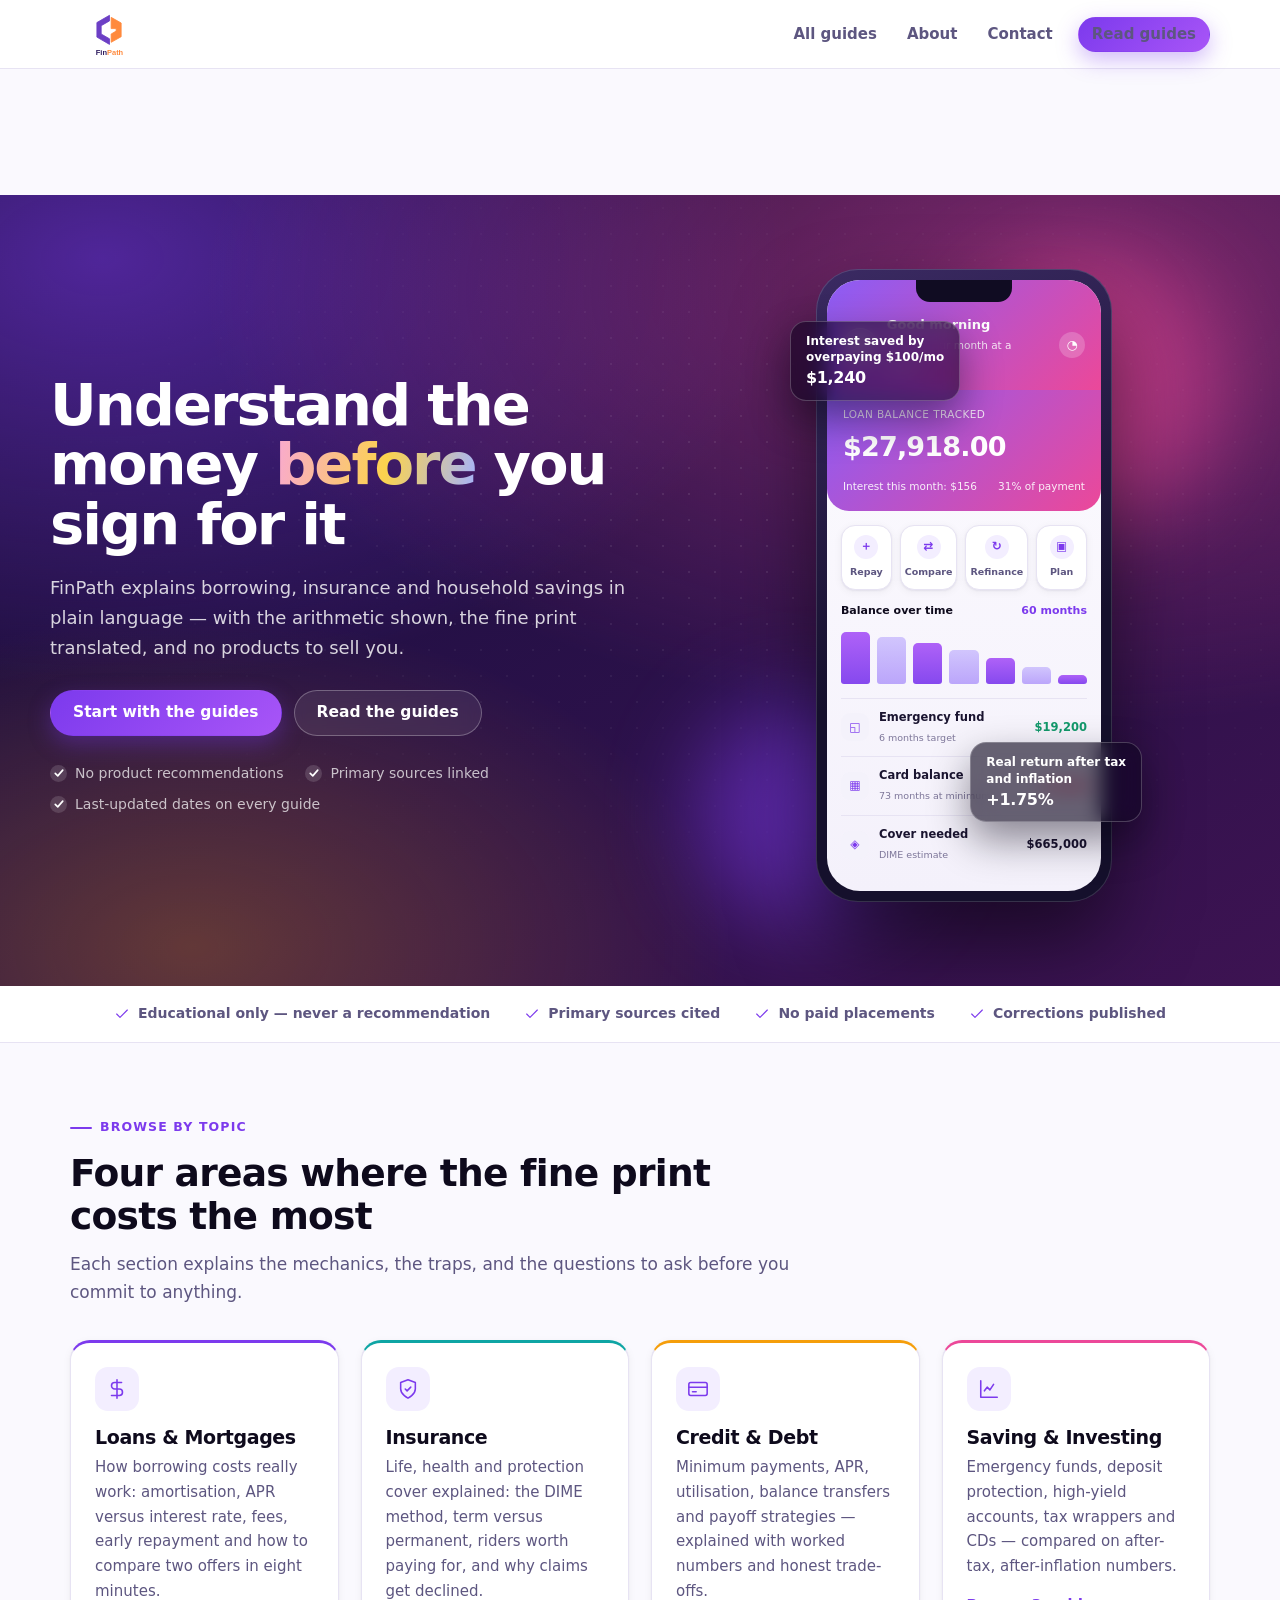
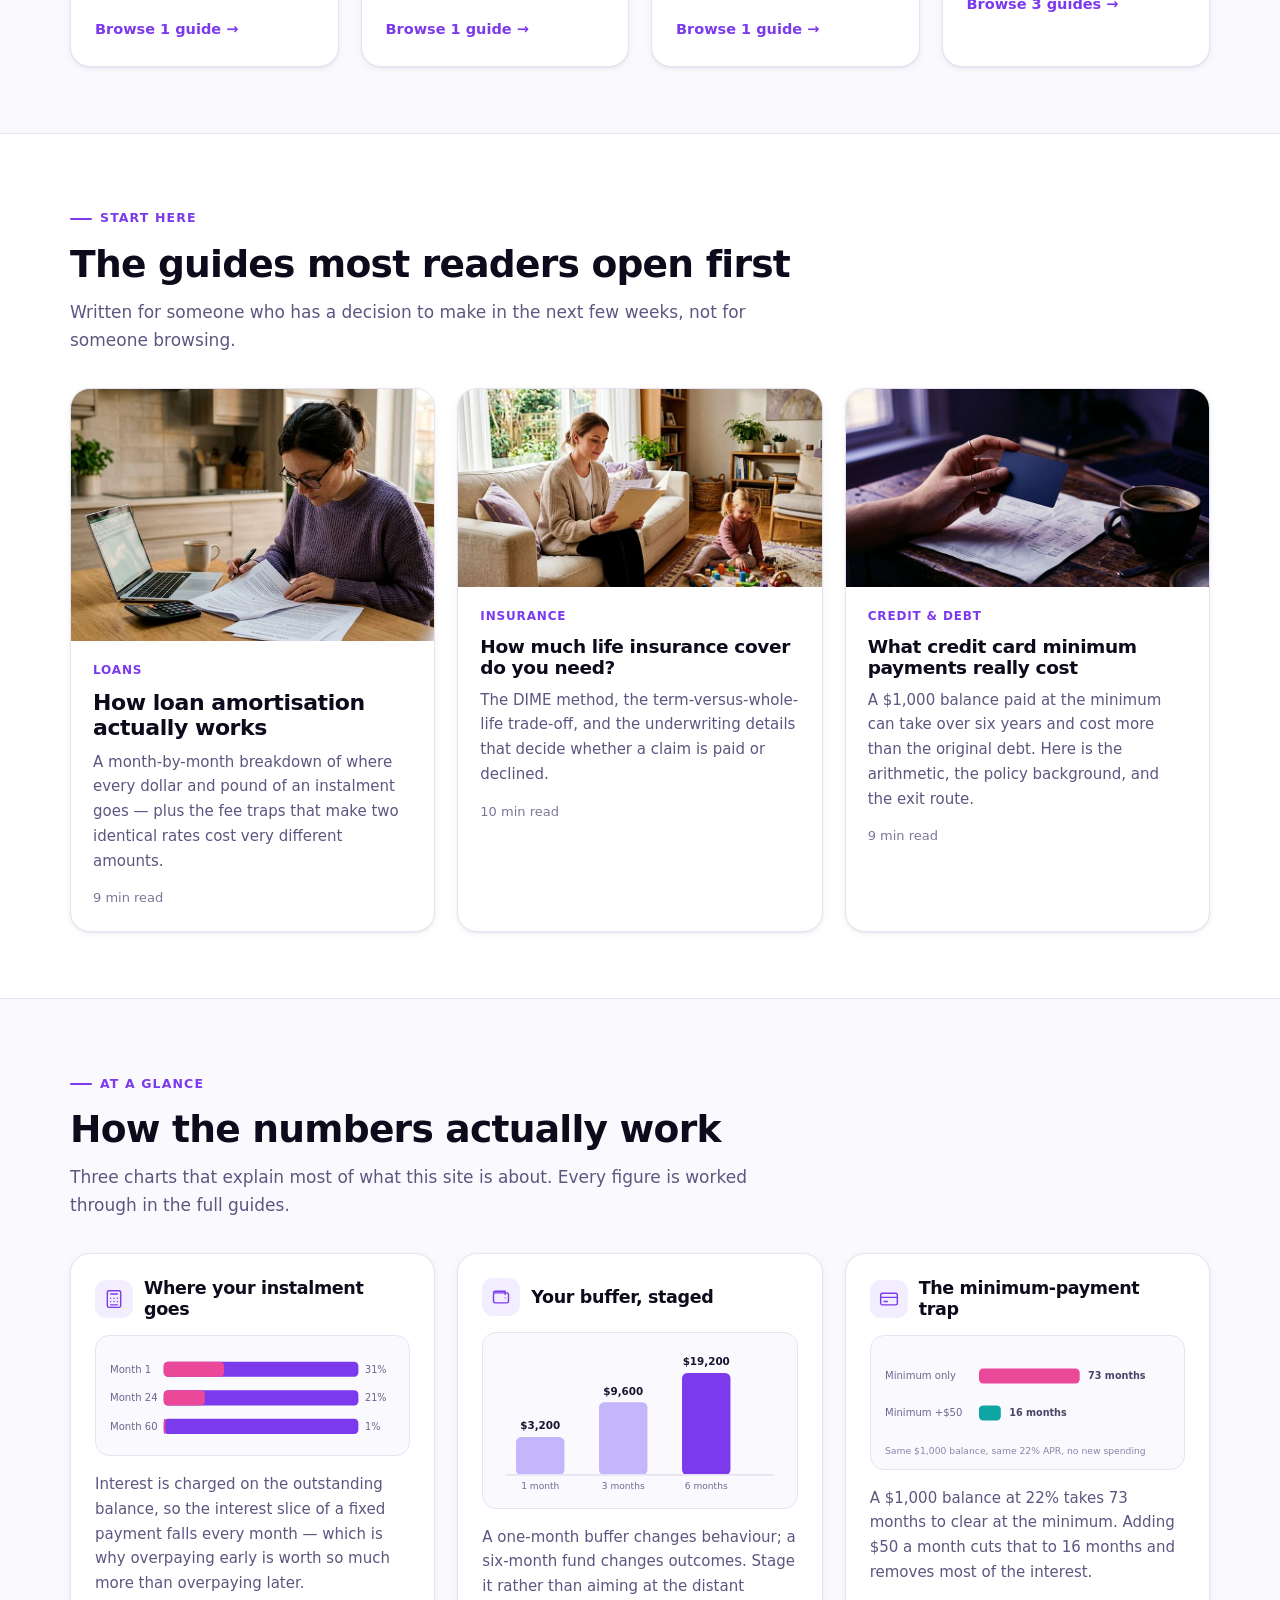
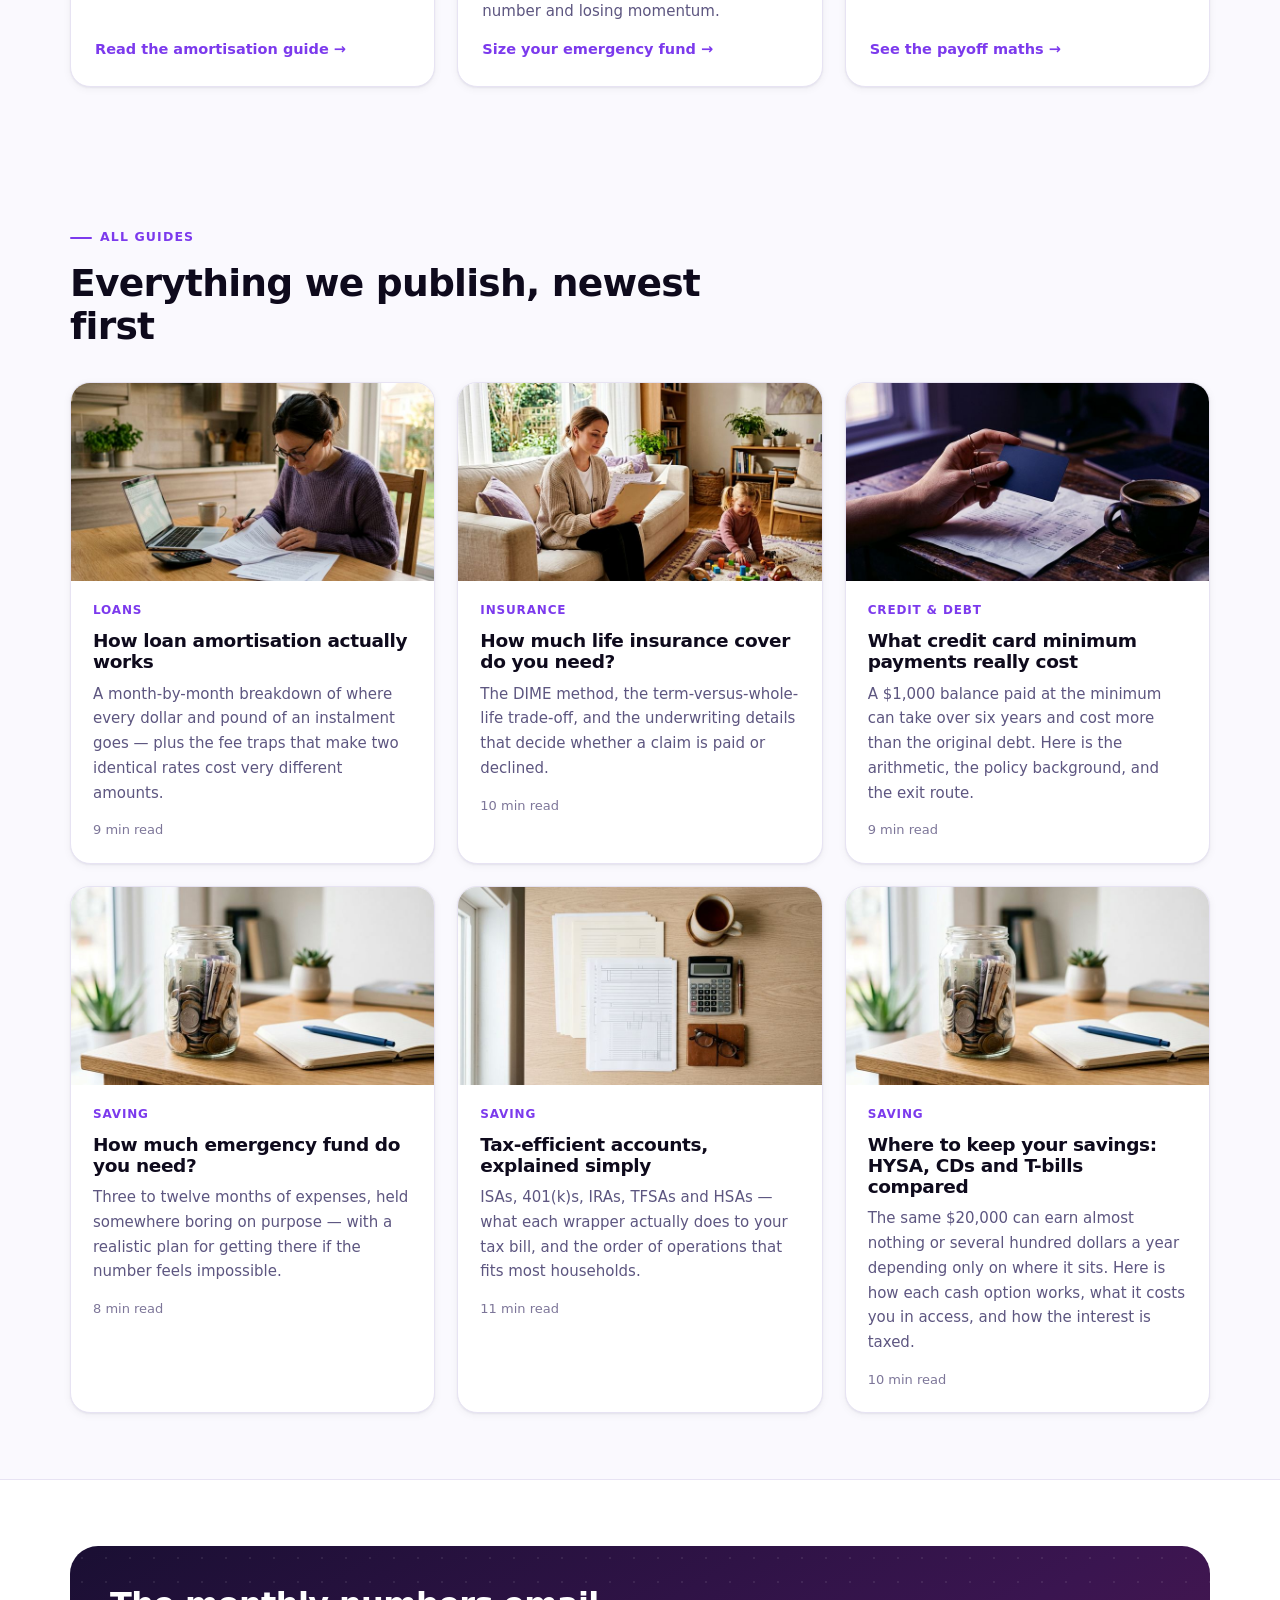
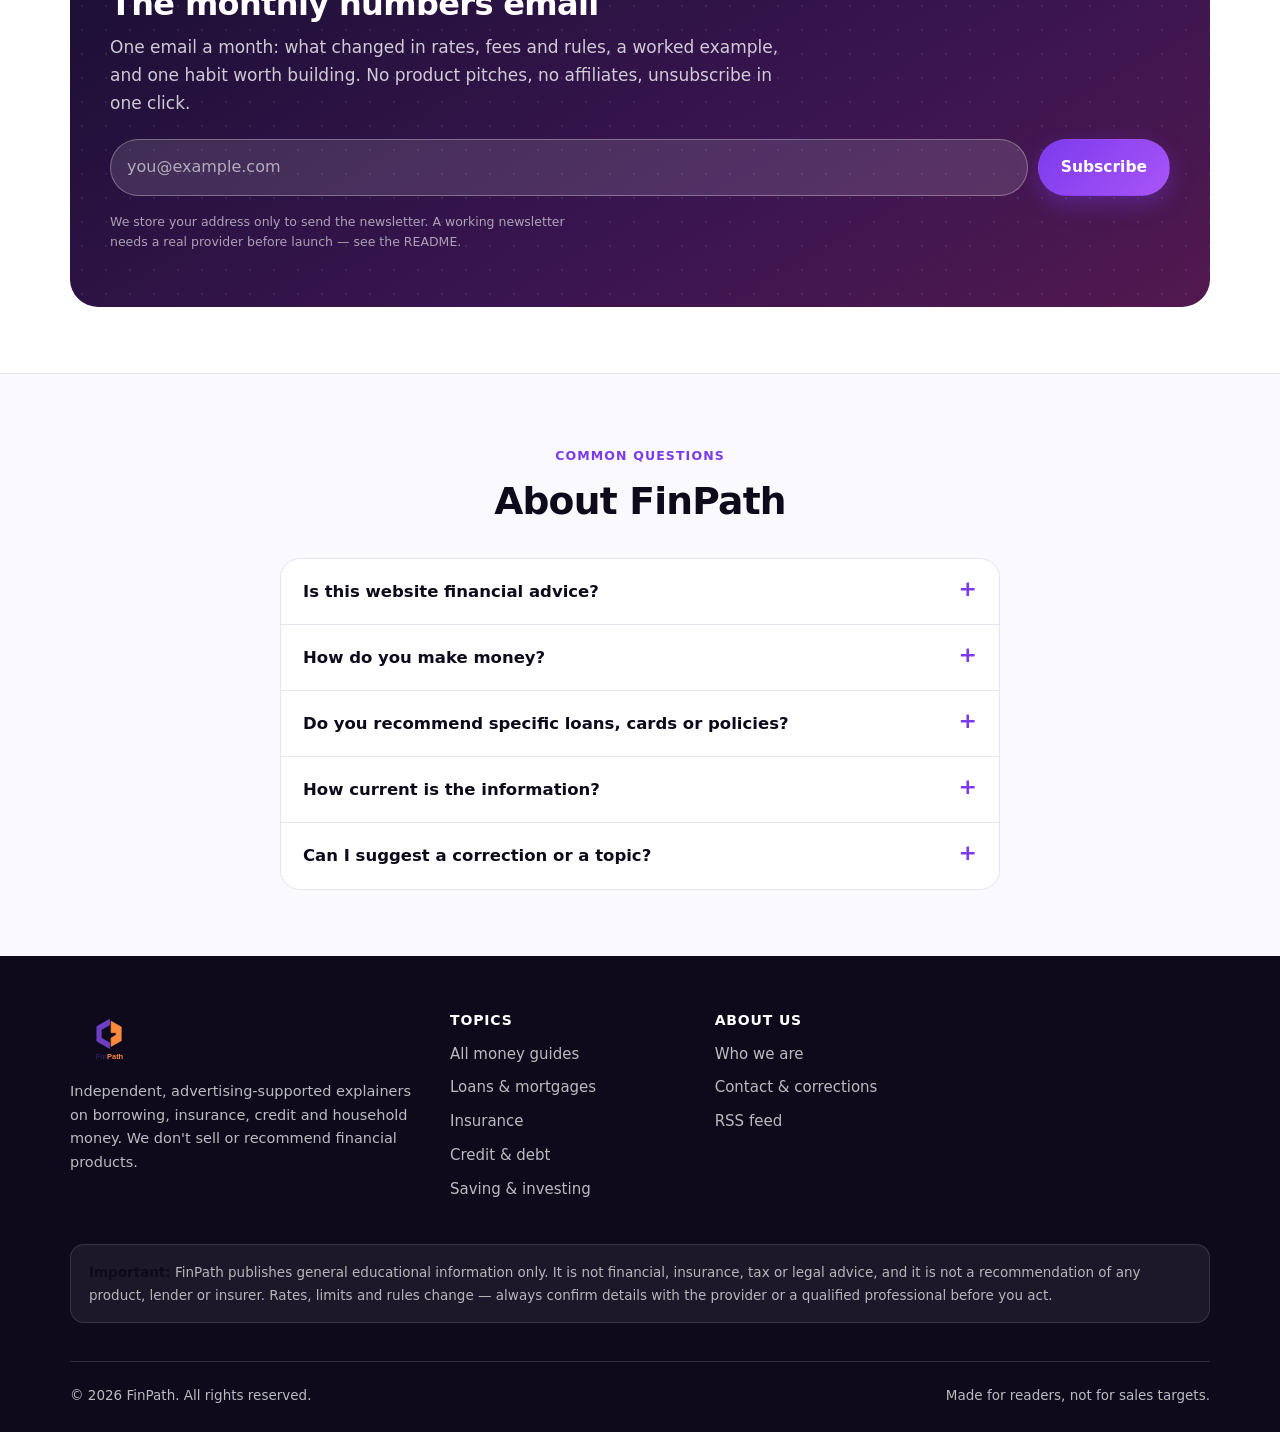
==== commit fba2b8d1: "Updated ad unit loaders, config and framework layout" ====
--- a/site/index.html
+++ b/site/index.html
@@ -25,6 +25,7 @@
      Get it from AdSense -> Account -> Account information.
      ============================================================ -->
 <meta name="google-adsense-account" content="ca-pub-XXXXXXXXXXXXXXXX">
+<meta name="monetag" content="5f6e4d90740df1dfe12aaafb8a72f82a">
 <script type="application/ld+json">{"@context":"https://schema.org","@type":"WebSite","name":"FinPath","url":"https://www.finpath.example","inLanguage":"en","description":"Independent educational guides on loans, insurance, credit and saving.","publisher":{"@type":"Organization","name":"FinPath"}}</script>
 <script type="application/ld+json">{"@context":"https://schema.org","@type":"Organization","name":"FinPath","url":"https://www.finpath.example","description":"FinPath publishes plain-English educational explainers on borrowing, insurance, credit and household money. It does not sell or recommend financial products.","email":"muhammadhaseebnawaz5@gmail.com"}</script>
 <script type="application/ld+json">{"@context":"https://schema.org","@type":"FAQPage","mainEntity":[{"@type":"Question","name":"Is this website financial advice?","acceptedAnswer":{"@type":"Answer","text":"No. Every page is general educational information and does not take your income, debts, tax position or goals into account."}},{"@type":"Question","name":"Do you recommend specific loans, cards or policies?","acceptedAnswer":{"@type":"Answer","text":"No. We explain how products work and how to compare them, but we do not recommend specific products."}},{"@type":"Question","name":"How do you make money?","acceptedAnswer":{"@type":"Answer","text":"Display advertising, clearly separated from editorial content. We do not accept payment to recommend a product."}}]}</script>
@@ -1911,6 +1912,7 @@
     </nav>
   </div>
 </header>
+<div class="network-ad" data-ad-unit="banner-728x90" aria-label="Advertisement"></div>
 <main id="main">
 
 <section class="hero">
@@ -2171,6 +2173,7 @@
 <div class="ad-slot" data-slot="home-bottom" data-format="Footer / anchor responsive unit" data-hint="Optional. A mobile anchor unit performs well but should stay dismissible and non-intrusive to comply with ad-experience policies."></div>
 
 </main>
+<div class="network-ad" data-ad-unit="banner-320x50" aria-label="Advertisement"></div>
 <footer class="foot">
   <div class="wrap">
     <div class="foot-grid">
